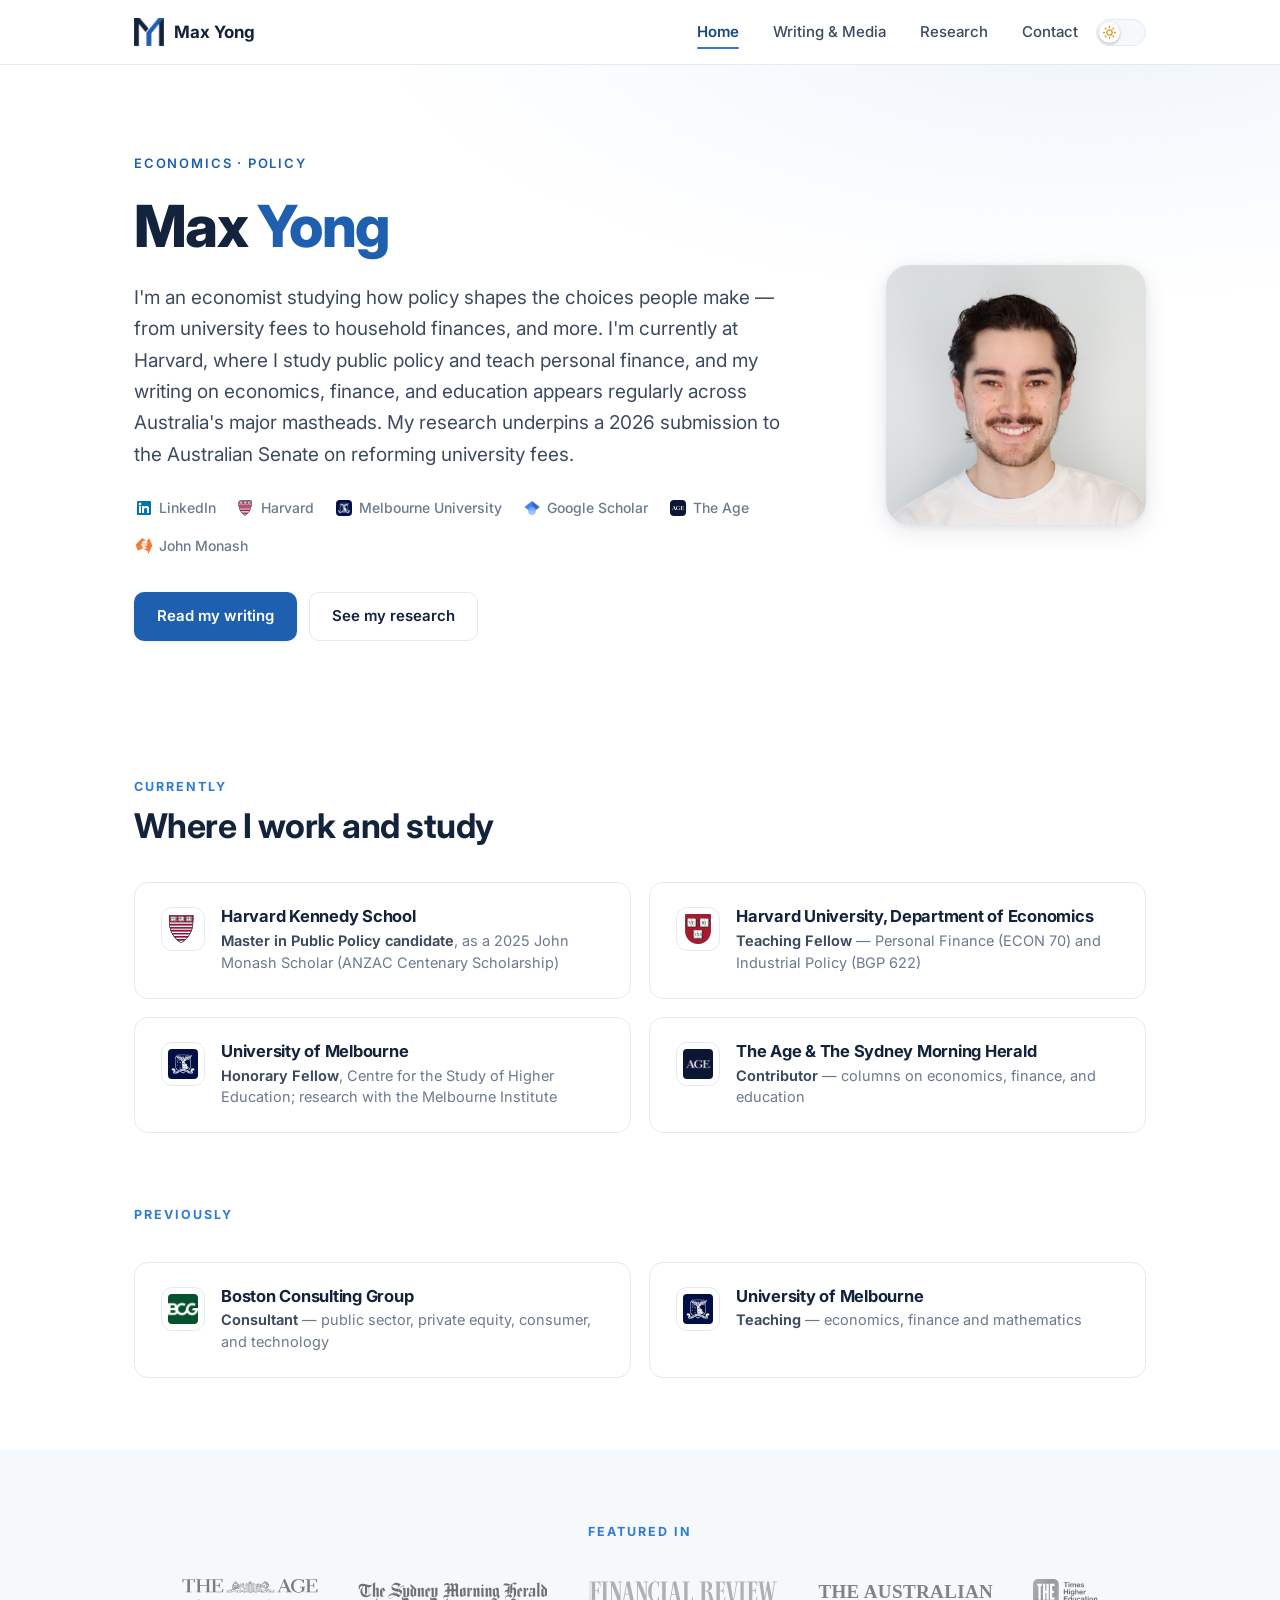
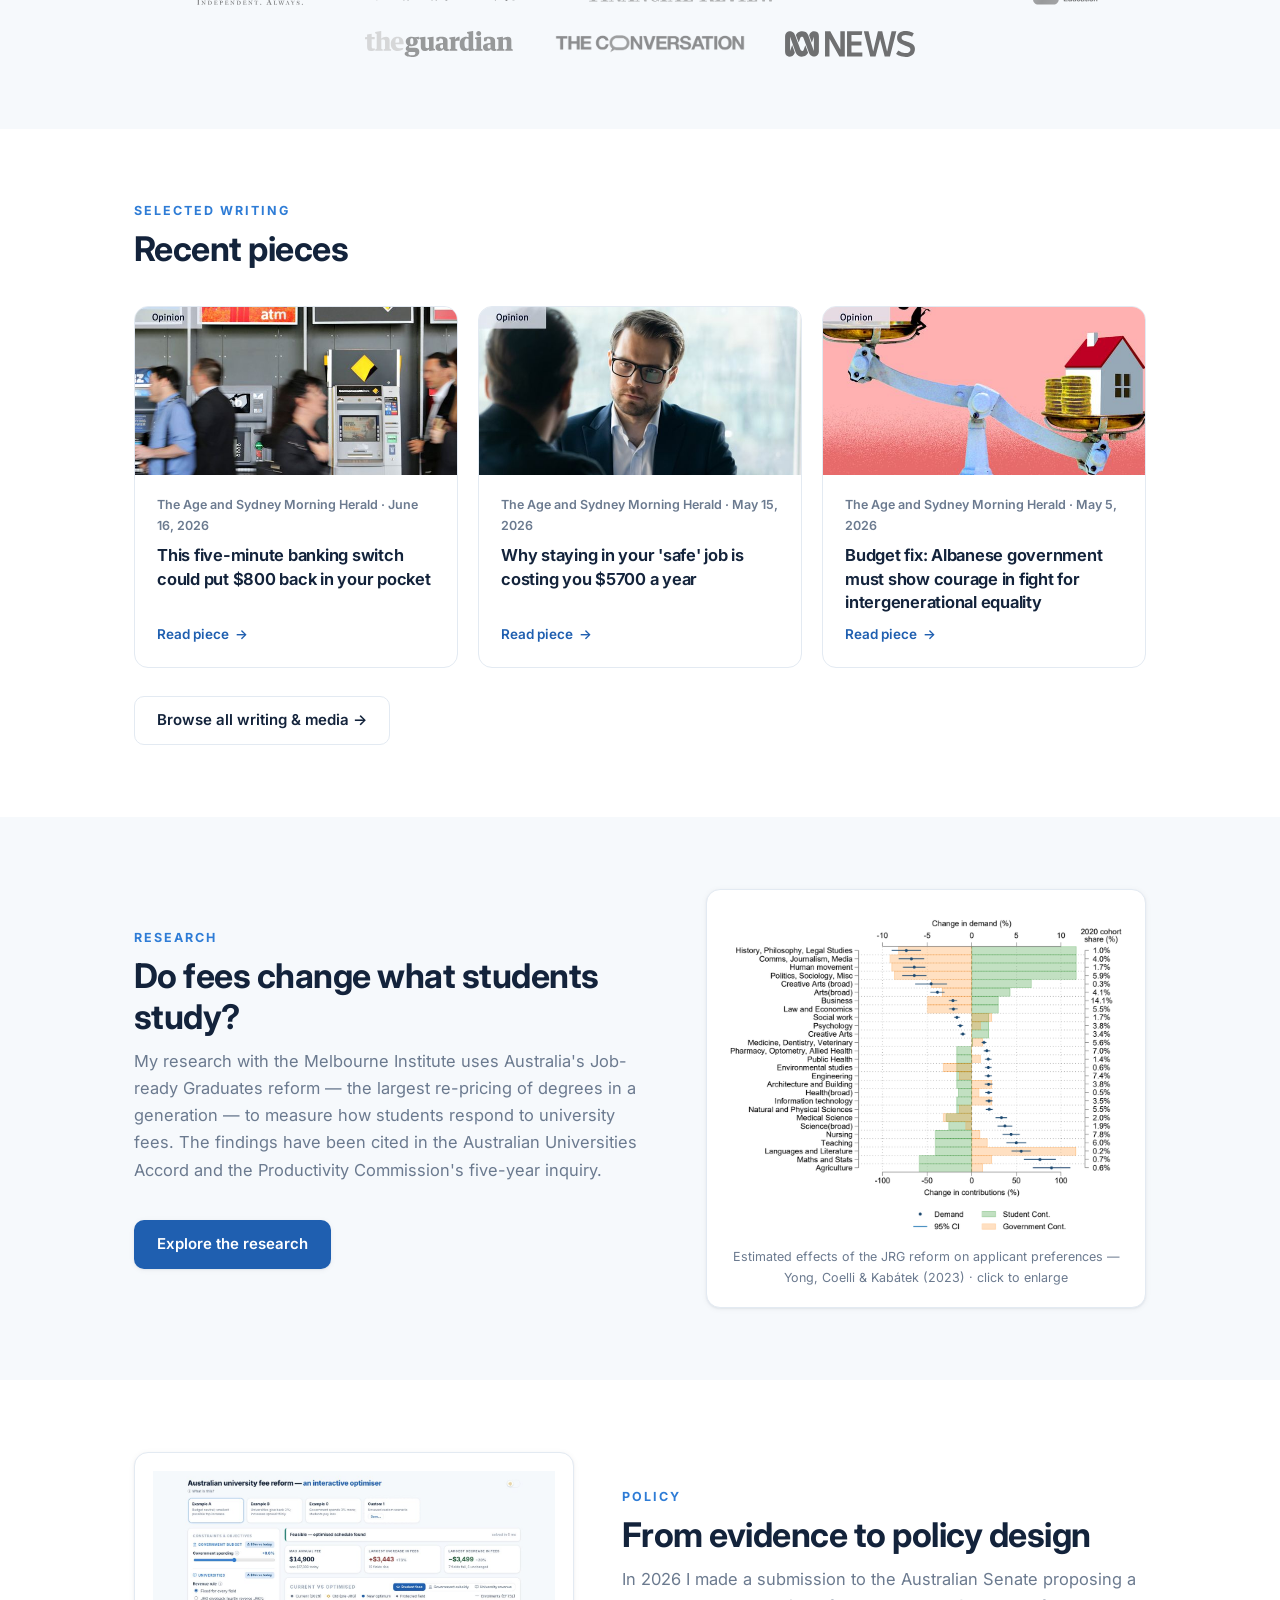
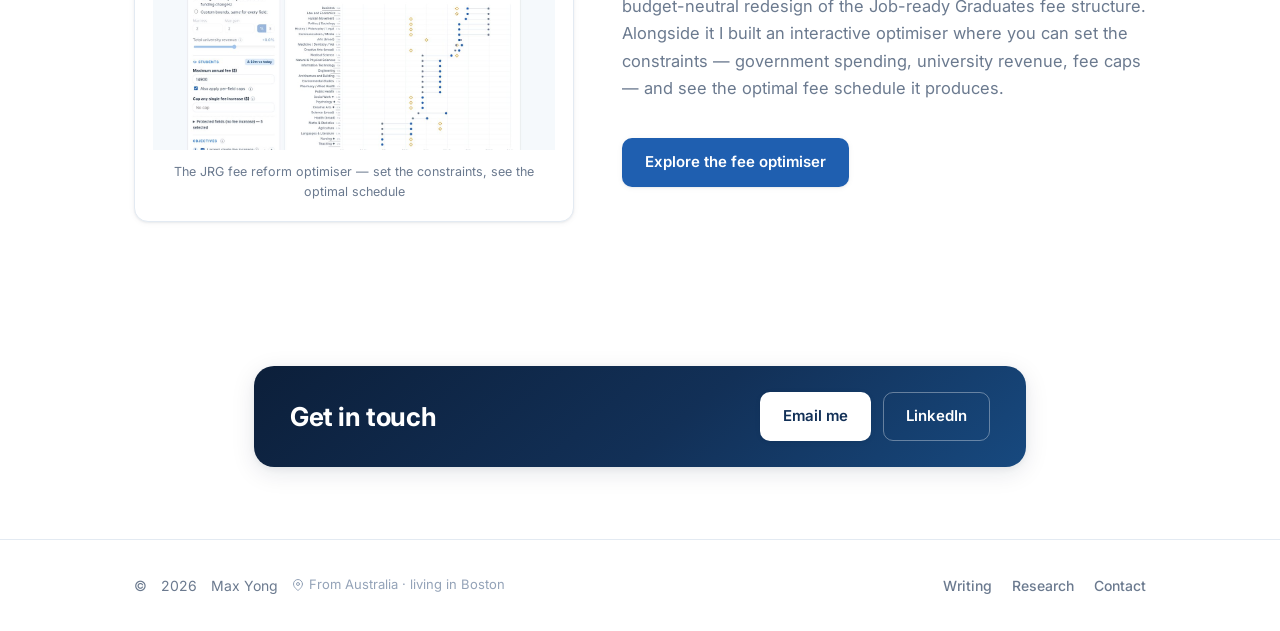
==== index.html @ 408a6677 "Declare site name 'Max Yong' (WebSite JSON-LD + og:site_name)" ====
<!DOCTYPE html>
<html lang="en">
<head>
  <meta charset="UTF-8">
  <meta name="viewport" content="width=device-width, initial-scale=1.0">
  <title>Max Yong</title>
  <meta name="description" content="Max Yong is an economist and policy researcher at Harvard Kennedy School, writing on education policy and personal finance for The Age, the AFR, The Australian and Times Higher Education.">
  <link rel="canonical" href="https://maxyong.au/">
  <meta property="og:type" content="website">
  <meta property="og:site_name" content="Max Yong">
  <meta property="og:title" content="Max Yong">
  <meta property="og:description" content="Economist and policy researcher at Harvard Kennedy School. Research on university fees cited in the Universities Accord; columnist for The Age and the SMH.">
  <meta property="og:image" content="https://maxyong.au/assets/img/portrait.jpg">
  <meta property="og:image:width" content="720">
  <meta property="og:image:height" content="720">
  <link rel="image_src" href="https://maxyong.au/assets/img/portrait.jpg">
  <meta property="og:url" content="https://maxyong.au/">
  <meta name="twitter:card" content="summary_large_image">
  <script>
    (function () {
      var t = localStorage.getItem("theme");
      if (!t) t = matchMedia("(prefers-color-scheme: dark)").matches ? "dark" : "light";
      document.documentElement.dataset.theme = t;
    })();
  </script>
  <link rel="preconnect" href="https://fonts.googleapis.com">
  <link rel="preconnect" href="https://fonts.gstatic.com" crossorigin>
  <link href="https://fonts.googleapis.com/css2?family=Inter:wght@400;500;600;700;800&display=swap" rel="stylesheet">
  <link rel="stylesheet" href="assets/css/style.css">
  <link rel="icon" type="image/png" sizes="32x32" href="assets/img/favicon-32.png?v=3">
  <link rel="icon" type="image/png" sizes="192x192" href="assets/img/favicon-192.png?v=3">
  <link rel="apple-touch-icon" href="assets/img/apple-touch-icon.png?v=3">
  <script type="application/ld+json">
  {
    "@context": "https://schema.org",
    "@type": "WebSite",
    "name": "Max Yong",
    "alternateName": "maxyong.au",
    "url": "https://maxyong.au/"
  }
  </script>
  <script type="application/ld+json">
  {
    "@context": "https://schema.org",
    "@type": "Person",
    "name": "Max Yong",
    "alternateName": "Maxwell Yong",
    "givenName": "Max",
    "familyName": "Yong",
    "url": "https://maxyong.au/",
    "image": {
      "@type": "ImageObject",
      "url": "https://maxyong.au/assets/img/portrait.jpg",
      "width": 720,
      "height": 720
    },
    "jobTitle": "Economist and policy researcher",
    "email": "mailto:maxyong@hks.harvard.edu",
    "affiliation": [
      { "@type": "CollegeOrUniversity", "name": "Harvard Kennedy School" },
      { "@type": "CollegeOrUniversity", "name": "University of Melbourne" }
    ],
    "alumniOf": { "@type": "CollegeOrUniversity", "name": "University of Melbourne" },
    "knowsAbout": ["Economics", "Education policy", "Higher education funding", "Personal finance", "Public policy"],
    "sameAs": [
      "https://www.linkedin.com/in/maxwell-yong/",
      "https://scholar.google.com/citations?user=SK0X0X4AAAAJ&hl=en",
      "https://findanexpert.unimelb.edu.au/profile/952419-max-yong",
      "https://www.theage.com.au/by/max-yong-p538ob",
      "https://www.johnmonash.com/scholar/max-yong/"
    ]
  }
  </script>
</head>
<body>

  <header class="nav">
    <div class="container nav__inner">
      <a class="nav__brand" href="/">
        <img src="assets/img/monogram.png" alt="">
        <span class="full">Max Yong</span>
      </a>
      <div class="nav__right">
        <nav>
          <ul class="nav__links">
            <li><a href="/">Home</a></li>
            <li><a href="/writing">Writing<span class="sm-hide"> &amp; Media</span></a></li>
            <li><a href="/research">Research</a></li>
            <li><a href="/contact">Contact</a></li>
          </ul>
        </nav>
        <button class="theme-toggle" id="theme-toggle" role="switch" aria-checked="false" aria-label="Dark mode">
          <span class="knob">
            <svg class="icon-sun" viewBox="0 0 24 24" fill="none" stroke="currentColor" stroke-width="2.4" stroke-linecap="round" stroke-linejoin="round"><circle cx="12" cy="12" r="5"/><line x1="12" y1="1" x2="12" y2="3"/><line x1="12" y1="21" x2="12" y2="23"/><line x1="4.22" y1="4.22" x2="5.64" y2="5.64"/><line x1="18.36" y1="18.36" x2="19.78" y2="19.78"/><line x1="1" y1="12" x2="3" y2="12"/><line x1="21" y1="12" x2="23" y2="12"/><line x1="4.22" y1="19.78" x2="5.64" y2="18.36"/><line x1="18.36" y1="5.64" x2="19.78" y2="4.22"/></svg>
            <svg class="icon-moon" viewBox="0 0 24 24" fill="none" stroke="currentColor" stroke-width="2.4" stroke-linecap="round" stroke-linejoin="round"><path d="M21 12.79A9 9 0 1 1 11.21 3 7 7 0 0 0 21 12.79z"/></svg>
          </span>
        </button>
      </div>
    </div>
  </header>

  <main>

    <!-- Hero -->
    <section class="hero">
      <div class="container hero__grid">
        <div>
          <span class="hero__kicker">Economics · Policy</span>
          <h1>Max <span class="accent">Yong</span></h1>
          <p class="hero__lede">
            I'm an economist studying how policy shapes the choices people make — from
            university fees to household finances, and more. I'm currently at Harvard,
            where I study public policy and teach personal finance, and my writing on
            economics, finance, and education appears regularly across Australia's
            major mastheads. My research underpins a 2026 submission to the
            Australian Senate on reforming university fees.
          </p>
          <div class="hero__links">
            <a href="https://www.linkedin.com/in/maxwell-yong/" target="_blank" rel="noopener"><img src="assets/img/logos/sq-linkedin.png" alt="">LinkedIn</a>
            <a href="https://www.hks.harvard.edu/centers/wiener/programs/economy/about/team" target="_blank" rel="noopener"><img src="assets/img/logos/sq-hks.svg" alt="">Harvard</a>
            <a href="https://findanexpert.unimelb.edu.au/profile/952419-max-yong" target="_blank" rel="noopener"><img src="assets/img/logos/sq-unimelb.png" alt="">Melbourne University</a>
            <a href="https://scholar.google.com/citations?user=SK0X0X4AAAAJ&hl=en" target="_blank" rel="noopener"><img src="assets/img/logos/sq-scholar.png" alt="">Google Scholar</a>
            <a href="https://www.theage.com.au/by/max-yong-p538ob" target="_blank" rel="noopener"><img src="assets/img/logos/sq-theage.png" alt="">The Age</a>
            <a href="https://www.johnmonash.com/scholar/max-yong/" target="_blank" rel="noopener"><img src="assets/img/logos/sq-monash.png" alt="">John Monash</a>
          </div>
          <div class="hero__actions">
            <a class="btn btn--primary" href="/writing">Read my writing</a>
            <a class="btn btn--ghost" href="/research">See my research</a>
          </div>
        </div>
        <div class="hero__portrait">
          <img src="assets/img/portrait.jpg" alt="Max Yong">
        </div>
      </div>
    </section>

    <!-- Currently -->
    <section class="section">
      <div class="container">
        <div class="section__head reveal">
          <div class="section__eyebrow">Currently</div>
          <h2 class="section__title">Where I work and study</h2>
        </div>
        <div class="roles">
          <a class="role-card reveal" href="https://www.hks.harvard.edu/" target="_blank" rel="noopener">
            <img class="role-card__logo" src="assets/img/logos/sq-hks.svg" alt="">
            <div>
              <h3>Harvard Kennedy School <span class="ext">↗</span></h3>
              <p><strong>Master in Public Policy candidate</strong>, as a 2025 John Monash Scholar (ANZAC Centenary Scholarship)</p>
            </div>
          </a>
          <a class="role-card reveal" href="https://economics.harvard.edu/" target="_blank" rel="noopener">
            <img class="role-card__logo" src="assets/img/logos/sq-harvard-shield.svg" alt="">
            <div>
              <h3>Harvard University, Department of Economics <span class="ext">↗</span></h3>
              <p><strong>Teaching Fellow</strong> — Personal Finance (ECON 70) and Industrial Policy (BGP 622)</p>
            </div>
          </a>
          <a class="role-card reveal" href="https://melbourne-cshe.unimelb.edu.au/" target="_blank" rel="noopener">
            <img class="role-card__logo" src="assets/img/logos/sq-unimelb.png" alt="">
            <div>
              <h3>University of Melbourne <span class="ext">↗</span></h3>
              <p><strong>Honorary Fellow</strong>, Centre for the Study of Higher Education; research with the Melbourne Institute</p>
            </div>
          </a>
          <a class="role-card reveal" href="https://www.theage.com.au/by/max-yong-p538ob" target="_blank" rel="noopener">
            <img class="role-card__logo" src="assets/img/logos/sq-theage.png" alt="">
            <div>
              <h3>The Age &amp; The Sydney Morning Herald <span class="ext">↗</span></h3>
              <p><strong>Contributor</strong> — columns on economics, finance, and education</p>
            </div>
          </a>
        </div>
      </div>
    </section>

    <!-- Previously -->
    <section class="section" style="padding-top: 0;">
      <div class="container">
        <div class="section__head reveal">
          <div class="section__eyebrow">Previously</div>
        </div>
        <div class="roles">
          <a class="role-card reveal" href="https://www.bcg.com/" target="_blank" rel="noopener">
            <img class="role-card__logo" src="assets/img/logos/sq-bcg.png" alt="">
            <div>
              <h3>Boston Consulting Group <span class="ext">↗</span></h3>
              <p><strong>Consultant</strong> — public sector, private equity, consumer, and technology</p>
            </div>
          </a>
          <a class="role-card reveal" href="https://fbe.unimelb.edu.au/" target="_blank" rel="noopener">
            <img class="role-card__logo" src="assets/img/logos/sq-unimelb.png" alt="">
            <div>
              <h3>University of Melbourne <span class="ext">↗</span></h3>
              <p><strong>Teaching</strong> — economics, finance and mathematics</p>
            </div>
          </a>
        </div>
      </div>
    </section>

    <!-- Featured in -->
    <section class="section section--soft">
      <div class="container">
        <div class="section__head reveal" style="text-align:center">
          <div class="section__eyebrow">Featured in</div>
        </div>
        <div class="outlets reveal">
          <a href="https://www.theage.com.au/by/max-yong-p538ob" target="_blank" rel="noopener"><img src="assets/img/logos/the-age.svg" alt="The Age"></a>
          <a href="https://www.smh.com.au/" target="_blank" rel="noopener"><img src="assets/img/logos/smh.svg" alt="The Sydney Morning Herald"></a>
          <a href="https://www.afr.com/" target="_blank" rel="noopener"><img src="assets/img/logos/afr.svg" alt="The Australian Financial Review"></a>
          <a class="outlet-text-link" href="https://www.theaustralian.com.au/" target="_blank" rel="noopener"><span class="outlet-text">THE AUSTRALIAN</span></a>
          <a href="https://www.timeshighereducation.com/" target="_blank" rel="noopener"><img src="assets/img/logos/the.svg" alt="Times Higher Education"></a>
          <a href="https://www.theguardian.com/" target="_blank" rel="noopener"><img src="assets/img/logos/guardian.svg" alt="The Guardian"></a>
          <a href="https://theconversation.com/" target="_blank" rel="noopener"><img src="assets/img/logos/conversation.png" alt="The Conversation"></a>
          <a href="https://www.abc.net.au/news" target="_blank" rel="noopener"><img src="assets/img/logos/abc-news.svg" alt="ABC News"></a>
        </div>
      </div>
    </section>

    <!-- Selected writing -->
    <section class="section">
      <div class="container">
        <div class="section__head reveal">
          <div class="section__eyebrow">Selected writing</div>
          <h2 class="section__title">Recent pieces</h2>
        </div>
        <div class="featured-grid" id="featured-root"></div>
        <div class="section__more reveal">
          <a class="btn btn--ghost" href="/writing">Browse all writing &amp; media →</a>
        </div>
      </div>
    </section>

    <!-- Research teaser -->
    <section class="section section--soft">
      <div class="container research-split">
        <div>
          <div class="section__head reveal">
            <div class="section__eyebrow">Research</div>
            <h2 class="section__title">Do fees change what students study?</h2>
            <p class="section__sub">
              My research with the Melbourne Institute uses Australia's Job-ready Graduates reform —
              the largest re-pricing of degrees in a generation — to measure how students respond to
              university fees. The findings have been cited in the
              Australian Universities Accord and the Productivity Commission's five-year inquiry.
            </p>
          </div>
          <div class="reveal">
            <a class="btn btn--primary" href="/research">Explore the research</a>
          </div>
        </div>
        <figure class="research-figure reveal" data-lightbox role="button" tabindex="0" aria-label="Enlarge chart">
          <img src="assets/img/research-figure.png" alt="Chart: estimated effects of the Job-ready Graduates reform on applicant preferences across 27 fields of study">
          <figcaption>Estimated effects of the JRG reform on applicant preferences — Yong, Coelli &amp; Kabátek (2023) · click to enlarge</figcaption>
        </figure>
      </div>
    </section>

    <!-- Policy -->
    <section class="section">
      <div class="container research-split research-split--flip">
        <div>
          <div class="section__head reveal">
            <div class="section__eyebrow">Policy</div>
            <h2 class="section__title">From evidence to policy design</h2>
            <p class="section__sub">
              In 2026 I made a submission to the Australian Senate proposing a
              budget-neutral redesign of the Job-ready Graduates fee structure.
              Alongside it I built an interactive optimiser where you can set the
              constraints — government spending, university revenue, fee caps —
              and see the optimal fee schedule it produces.
            </p>
          </div>
          <div class="reveal">
            <a class="btn btn--primary" href="/jrg-fee-optimiser/">Explore the fee optimiser</a>
          </div>
        </div>
        <a class="research-figure reveal" href="/jrg-fee-optimiser/">
          <img src="assets/img/policy-explorer.jpg" alt="Screenshot of the interactive JRG fee reform optimiser">
          <figcaption>The JRG fee reform optimiser — set the constraints, see the optimal schedule</figcaption>
        </a>
      </div>
    </section>

    <!-- Contact -->
    <section class="section">
      <div class="container container--narrow reveal">
        <div class="contact-card contact-card--compact">
          <h2>Get in touch</h2>
          <div class="contact-card__actions">
            <a class="btn btn--primary" href="/contact">Email me</a>
            <a class="btn btn--ghost" href="https://www.linkedin.com/in/maxwell-yong/" target="_blank" rel="noopener">LinkedIn</a>
          </div>
        </div>
      </div>
    </section>

  </main>

  <footer class="footer">
    <div class="container footer__inner">
      <div class="footer__left">© <span id="year">2026</span> Max Yong<span class="footer__loc"><svg viewBox="0 0 24 24" fill="none" stroke="currentColor" stroke-width="2" stroke-linecap="round" stroke-linejoin="round"><path d="M21 10c0 7-9 13-9 13s-9-6-9-13a9 9 0 0 1 18 0z"/><circle cx="12" cy="10" r="3"/></svg>From Australia · living in Boston</span></div>
      <div class="footer__links">
        <a href="/writing">Writing</a>
        <a href="/research">Research</a>
        <a href="/contact">Contact</a>
      </div>
    </div>
  </footer>

  <script src="data/writing.js"></script>
  <script src="assets/js/main.js"></script>
  <script>document.getElementById("year").textContent = new Date().getFullYear();</script>
</body>
</html>
---- assets/css/style.css ----
/* ==========================================================================
   Max Yong — personal site
   Light theme = Classic Blue · Dark theme = Midnight
   Theme is set via <html data-theme="light|dark"> (see main.js);
   defaults to the visitor's system preference, toggleable in the nav.
   Design tokens live below — change colors here and the site follows.
   ========================================================================== */

:root {
  /* Blues, dark → light */
  --navy-950: #081527;
  --navy-900: #0c1f3a;
  --navy-800: #123057;
  --blue-700: #17497f;
  --blue-600: #1f5fb0;
  --blue-500: #2e7cd6;
  --blue-400: #5b9be0;
  --blue-100: #dbe9f9;
  --blue-50:  #eef4fb;

  /* Neutrals */
  --ink:      #13233b;
  --body:     #3b4a5f;
  --muted:    #6b7a8f;
  --faint:    #94a3b8;
  --line:     #e3eaf2;
  --bg:       #ffffff;
  --bg-soft:  #f6f9fc;
  --surface:  #ffffff;

  /* Badge tints (per writing category) */
  --badge-opinion-bg:  #dbe9f9; --badge-opinion-fg:  #17497f;
  --badge-article-bg:  #e4e2fb; --badge-article-fg:  #4338ab;
  --badge-media-bg:    #d9f2ee; --badge-media-fg:    #0f766e;
  --badge-citation-bg: #ece9e2; --badge-citation-fg: #6b6257;

  --radius: 14px;
  --radius-sm: 9px;
  --shadow-sm: 0 1px 2px rgba(12, 31, 58, 0.06), 0 1px 6px rgba(12, 31, 58, 0.05);
  --shadow-md: 0 6px 24px rgba(12, 31, 58, 0.10), 0 2px 6px rgba(12, 31, 58, 0.06);
  --shadow-lg: 0 18px 50px rgba(12, 31, 58, 0.18);

  --font: "Inter", -apple-system, BlinkMacSystemFont, "Segoe UI", Roboto, Helvetica, Arial, sans-serif;
}

[data-theme="dark"] {
  --ink:   #eaf1fa;
  --body:  #c0cfe2;
  --muted: #8ea3bd;
  --faint: #64798f;
  --line:  #1c2f4d;
  --bg:    #0a1424;
  --bg-soft: #0e1b30;
  --surface: #101f38;
  --blue-700: #7db0e8;
  --blue-600: #5b9be0;
  --blue-500: #5b9be0;
  --blue-400: #86b8ec;
  --blue-100: #17325a;
  --blue-50:  #10233f;
  --badge-opinion-bg:  #17325a; --badge-opinion-fg:  #a9cdf2;
  --badge-article-bg:  #2b2a55; --badge-article-fg:  #b9b6f5;
  --badge-media-bg:    #123f3a; --badge-media-fg:    #7fd8cc;
  --badge-citation-bg: #38332b; --badge-citation-fg: #cfc5b6;
  --shadow-sm: 0 1px 2px rgba(0, 0, 0, 0.4);
  --shadow-md: 0 8px 28px rgba(0, 0, 0, 0.5);
  --shadow-lg: 0 18px 50px rgba(0, 0, 0, 0.65);
}

* { box-sizing: border-box; margin: 0; padding: 0; }

html { scroll-behavior: smooth; }

body {
  font-family: var(--font);
  color: var(--body);
  background: var(--bg);
  line-height: 1.65;
  font-size: 16.5px;
  -webkit-font-smoothing: antialiased;
  text-rendering: optimizeLegibility;
  transition: background 0.25s ease, color 0.25s ease;
}

::selection { background: var(--blue-100); color: var(--ink); }

h1, h2, h3, h4 { color: var(--ink); line-height: 1.2; font-weight: 700; letter-spacing: -0.015em; }

a { color: var(--blue-600); text-decoration: none; }

img { max-width: 100%; display: block; }

.container { max-width: 1060px; margin: 0 auto; padding: 0 24px; }
.container--narrow { max-width: 820px; }

/* --------------------------------------------------------------------------
   Navigation
   -------------------------------------------------------------------------- */

.nav {
  position: sticky;
  top: 0;
  z-index: 50;
  background: color-mix(in srgb, var(--bg) 85%, transparent);
  backdrop-filter: saturate(180%) blur(12px);
  -webkit-backdrop-filter: saturate(180%) blur(12px);
  border-bottom: 1px solid var(--line);
}

.nav__inner {
  display: flex;
  align-items: center;
  justify-content: space-between;
  height: 64px;
  gap: 10px;
}

.nav__brand {
  font-weight: 700;
  font-size: 17px;
  color: var(--ink);
  display: flex;
  align-items: center;
  gap: 10px;
}

.nav__brand img { width: 30px; height: 30px; object-fit: contain; }

[data-theme="dark"] .nav__brand img { filter: brightness(2.1) saturate(0.85); }

.nav__right { display: flex; align-items: center; gap: 4px; }

.nav__links { display: flex; gap: 6px; list-style: none; }

.nav__links a {
  position: relative;
  display: inline-block;
  padding: 8px 14px;
  border-radius: 8px;
  font-size: 15px;
  font-weight: 500;
  color: var(--body);
  transition: color 0.18s ease, background 0.18s ease;
}

.nav__links a:hover { color: var(--blue-600); background: var(--blue-50); }

.nav__links a.is-active { color: var(--blue-700); font-weight: 600; }

.nav__links a.is-active::after {
  content: "";
  position: absolute;
  left: 14px;
  right: 14px;
  bottom: 3px;
  height: 2px;
  border-radius: 2px;
  background: var(--blue-500);
}

/* Light/dark switch */
.theme-toggle {
  position: relative;
  width: 50px;
  height: 27px;
  flex: none;
  border-radius: 999px;
  border: 1px solid var(--line);
  background: var(--bg-soft);
  cursor: pointer;
  padding: 0;
  transition: background 0.25s ease, border-color 0.25s ease;
}

.theme-toggle:hover { border-color: var(--blue-400); }

.theme-toggle .knob {
  position: absolute;
  top: 2px;
  left: 2px;
  width: 21px;
  height: 21px;
  border-radius: 50%;
  background: #fff;
  color: #d89a1e;
  box-shadow: 0 1px 3px rgba(12, 31, 58, 0.3);
  display: grid;
  place-items: center;
  transition: transform 0.25s cubic-bezier(0.2, 0.8, 0.2, 1), background 0.25s ease, color 0.25s ease;
}

[data-theme="dark"] .theme-toggle { background: #17325a; border-color: #2a4a7a; }
[data-theme="dark"] .theme-toggle .knob { transform: translateX(23px); background: #0e1b30; color: #9db8e8; }

.theme-toggle svg { width: 13px; height: 13px; }

.theme-toggle .icon-moon { display: none; }
[data-theme="dark"] .theme-toggle .icon-moon { display: block; }
[data-theme="dark"] .theme-toggle .icon-sun { display: none; }

/* --------------------------------------------------------------------------
   Hero (home)
   -------------------------------------------------------------------------- */

.hero {
  padding: 84px 0 64px;
  background:
    radial-gradient(1200px 500px at 85% -10%, var(--blue-50) 0%, transparent 60%),
    var(--bg);
}

.hero__grid {
  display: grid;
  grid-template-columns: 1fr 260px;
  gap: 56px;
  align-items: center;
}

.hero__kicker {
  display: inline-block;
  font-size: 13px;
  font-weight: 600;
  letter-spacing: 0.14em;
  text-transform: uppercase;
  color: var(--blue-600);
  margin-bottom: 18px;
}

.hero h1 {
  font-size: clamp(40px, 6vw, 58px);
  font-weight: 800;
  letter-spacing: -0.03em;
  margin-bottom: 20px;
}

.hero h1 .accent { color: var(--blue-600); }

.hero__lede {
  font-size: 19px;
  max-width: 56ch;
  margin-bottom: 22px;
}

/* Small profile links row (LinkedIn, Scholar, …) */
.hero__links {
  display: flex;
  flex-wrap: wrap;
  gap: 6px 18px;
  margin-bottom: 30px;
}

.hero__links a {
  display: inline-flex;
  align-items: center;
  gap: 7px;
  font-size: 14px;
  font-weight: 500;
  color: var(--muted);
  padding: 4px 2px;
  border-bottom: 1.5px solid transparent;
  transition: color 0.18s ease, border-color 0.18s ease;
}

.hero__links a:hover { color: var(--blue-600); border-bottom-color: var(--blue-400); }

.hero__links img { width: 16px; height: 16px; border-radius: 4px; object-fit: contain; }

.hero__actions { display: flex; flex-wrap: wrap; gap: 12px; }

.btn {
  display: inline-flex;
  align-items: center;
  gap: 8px;
  padding: 11px 22px;
  border-radius: 10px;
  font-size: 15px;
  font-weight: 600;
  border: 1px solid transparent;
  cursor: pointer;
  transition: transform 0.18s ease, box-shadow 0.18s ease, background 0.18s ease, border-color 0.18s ease;
}

.btn--primary { background: var(--blue-600); color: #fff; box-shadow: var(--shadow-sm); }
.btn--primary:hover { background: var(--blue-700); transform: translateY(-2px); box-shadow: var(--shadow-md); }
[data-theme="dark"] .btn--primary { background: #2e7cd6; }
[data-theme="dark"] .btn--primary:hover { background: #4a90de; color: #fff; }

.btn--ghost { border-color: var(--line); color: var(--ink); background: var(--surface); }
.btn--ghost:hover { border-color: var(--blue-400); color: var(--blue-600); transform: translateY(-2px); box-shadow: var(--shadow-sm); }

.hero__portrait { position: relative; }

.hero__portrait img,
.hero__portrait .portrait-fallback {
  width: 260px;
  height: 260px;
  border-radius: 24px;
  object-fit: cover;
  box-shadow: var(--shadow-md);
  transition: transform 0.35s cubic-bezier(0.2, 0.8, 0.2, 1), box-shadow 0.35s ease;
}

.hero__portrait:hover img,
.hero__portrait:hover .portrait-fallback { transform: translateY(-6px) rotate(-1deg); box-shadow: var(--shadow-lg); }

.portrait-fallback {
  background: linear-gradient(150deg, var(--blue-600) 0%, var(--navy-900) 100%);
  color: #fff;
  display: grid;
  place-items: center;
  font-size: 64px;
  font-weight: 800;
  letter-spacing: 0.02em;
}

.hero__portrait::before {
  content: "";
  position: absolute;
  inset: 14px -14px -14px 14px;
  border-radius: 24px;
  border: 2px solid var(--blue-100);
  z-index: -1;
  transition: transform 0.35s ease;
}

.hero__portrait:hover::before { transform: translate(4px, 4px); }

/* --------------------------------------------------------------------------
   Sections
   -------------------------------------------------------------------------- */

.section { padding: 72px 0; }
.section--soft { background: var(--bg-soft); }

.section__head { margin-bottom: 36px; }

.section__eyebrow {
  font-size: 12.5px;
  font-weight: 700;
  letter-spacing: 0.16em;
  text-transform: uppercase;
  color: var(--blue-500);
  margin-bottom: 8px;
}

.section__title { font-size: clamp(26px, 3.4vw, 34px); }

.section__sub { margin-top: 10px; color: var(--muted); max-width: 62ch; }

.section__more { margin-top: 28px; }

/* Currently / Previously roles */

.roles { display: grid; grid-template-columns: repeat(2, 1fr); gap: 18px; }

.role-card {
  background: var(--surface);
  border: 1px solid var(--line);
  border-radius: var(--radius);
  padding: 24px 26px;
  display: flex;
  gap: 16px;
  align-items: flex-start;
  color: inherit;
  transition: transform 0.22s ease, box-shadow 0.22s ease, border-color 0.22s ease;
}

.role-card:hover { transform: translateY(-4px); box-shadow: var(--shadow-md); border-color: var(--blue-100); }
[data-theme="dark"] .role-card:hover { border-color: #2a4a7a; }

.role-card__logo {
  flex: none;
  width: 44px;
  height: 44px;
  border-radius: 11px;
  padding: 6px;
  background: #fff;
  border: 1px solid var(--line);
  object-fit: contain;
}

.role-card h3 { font-size: 16.5px; margin-bottom: 3px; }

.role-card h3 .ext {
  font-size: 12px;
  color: var(--faint);
  opacity: 0;
  transition: opacity 0.18s ease;
}

.role-card:hover h3 .ext { opacity: 1; }

.role-card p { font-size: 14.5px; color: var(--muted); line-height: 1.5; }

.role-card p strong { color: var(--body); font-weight: 650; }

/* Featured-in logo strip */

.outlets {
  display: flex;
  flex-wrap: wrap;
  gap: 26px 40px;
  align-items: center;
  justify-content: center;
}

.outlets a {
  display: inline-flex;
  align-items: center;
  filter: grayscale(1) opacity(0.55);
  transition: filter 0.25s ease, transform 0.25s ease;
}

.outlets a:hover { filter: grayscale(0) opacity(1); transform: translateY(-2px); }

.outlets img { height: 26px; width: auto; max-width: 190px; object-fit: contain; }

.outlets .outlet-text {
  font-family: Georgia, "Times New Roman", serif;
  font-weight: 700;
  font-size: 19px;
  letter-spacing: 0.02em;
  color: var(--ink);
  line-height: 1;
}

[data-theme="dark"] .outlets a { filter: grayscale(1) invert(0.8) opacity(0.65); }
[data-theme="dark"] .outlets a:hover { filter: grayscale(0) invert(0) opacity(1); }
[data-theme="dark"] .outlets a.outlet-text-link { filter: none; opacity: 0.65; }
[data-theme="dark"] .outlets a.outlet-text-link:hover { opacity: 1; }

/* --------------------------------------------------------------------------
   Writing list
   -------------------------------------------------------------------------- */

.filters { display: flex; flex-wrap: wrap; gap: 10px; margin-bottom: 34px; }

.filter-pill {
  font: inherit;
  font-size: 14px;
  font-weight: 600;
  color: var(--body);
  background: var(--surface);
  border: 1px solid var(--line);
  border-radius: 999px;
  padding: 7px 18px;
  cursor: pointer;
  transition: all 0.18s ease;
}

.filter-pill:hover { border-color: var(--blue-400); color: var(--blue-600); transform: translateY(-1px); }

.filter-pill.is-active { background: var(--navy-800); border-color: var(--navy-800); color: #fff; }
[data-theme="dark"] .filter-pill.is-active { background: #2e7cd6; border-color: #2e7cd6; }

.year-group { margin-bottom: 44px; }

.year-group__label {
  font-size: 14px;
  font-weight: 700;
  letter-spacing: 0.12em;
  color: var(--faint);
  border-bottom: 1px solid var(--line);
  padding-bottom: 10px;
  margin-bottom: 6px;
}

.pub {
  position: relative;
  display: grid;
  grid-template-columns: 1fr auto;
  gap: 4px 24px;
  padding: 20px 18px 20px 22px;
  border-radius: var(--radius-sm);
  border-left: 3px solid transparent;
  transition: background 0.18s ease, border-color 0.18s ease, transform 0.18s ease;
}

.pub + .pub { border-top: 1px solid var(--line); }

.pub:hover {
  background: var(--blue-50);
  border-left-color: var(--blue-500);
  transform: translateX(2px);
}

.pub:hover + .pub { border-top-color: transparent; }

.pub__meta {
  grid-column: 1 / -1;
  font-size: 13px;
  font-weight: 600;
  color: var(--muted);
  letter-spacing: 0.02em;
  display: flex;
  align-items: center;
  gap: 8px;
  flex-wrap: wrap;
}

.pub__meta .dot { color: var(--faint); }

.pub__outlet-logo {
  height: 15px;
  width: auto;
  max-width: 110px;
  margin-left: auto;
  object-fit: contain;
  filter: grayscale(1) opacity(0.42);
  transition: filter 0.25s ease;
}

.pub:hover .pub__outlet-logo { filter: grayscale(0) opacity(1); }

[data-theme="dark"] .pub__outlet-logo { filter: grayscale(1) invert(0.8) opacity(0.5); }
[data-theme="dark"] .pub:hover .pub__outlet-logo { filter: grayscale(0) invert(0) opacity(1); }

.pub__badge {
  font-size: 11px;
  font-weight: 700;
  text-transform: uppercase;
  letter-spacing: 0.08em;
  border-radius: 5px;
  padding: 2px 8px;
  background: var(--blue-100);
  color: var(--blue-700);
}

.pub__badge--opinion  { background: var(--badge-opinion-bg);  color: var(--badge-opinion-fg); }
.pub__badge--article  { background: var(--badge-article-bg);  color: var(--badge-article-fg); }
.pub__badge--media    { background: var(--badge-media-bg);    color: var(--badge-media-fg); }
.pub__badge--citation { background: var(--badge-citation-bg); color: var(--badge-citation-fg); }

.pub__title {
  font-size: 17.5px;
  font-weight: 650;
  color: var(--ink);
  line-height: 1.4;
}

.pub__title a { color: inherit; transition: color 0.15s ease; }
.pub__title a:hover { color: var(--blue-600); }

.pub__note { font-size: 14px; color: var(--muted); margin-top: 2px; }

.pub__actions {
  display: flex;
  gap: 8px;
  align-items: center;
  align-self: center;
}

.pub__link {
  display: inline-flex;
  align-items: center;
  gap: 6px;
  font-size: 13.5px;
  font-weight: 600;
  color: var(--blue-600);
  border: 1px solid var(--line);
  background: var(--surface);
  border-radius: 8px;
  padding: 6px 13px;
  white-space: nowrap;
  cursor: pointer;
  font-family: inherit;
  transition: all 0.18s ease;
}

.pub__link:hover {
  border-color: var(--blue-500);
  background: var(--blue-600);
  color: #fff;
  transform: translateY(-1px);
  box-shadow: var(--shadow-sm);
}

[data-theme="dark"] .pub__link { border-color: #2a4a7a; }
[data-theme="dark"] .pub__link:hover { background: #2e7cd6; border-color: #2e7cd6; }

/* Primary artifact link (the paper itself, vs coverage) */
.pub__link--primary { background: var(--blue-600); border-color: var(--blue-600); color: #fff; }
.pub__link--primary:hover { background: var(--blue-700); border-color: var(--blue-700); }
[data-theme="dark"] .pub__link--primary { background: #2e7cd6; border-color: #2e7cd6; color: #fff; }
[data-theme="dark"] .pub__link--primary:hover { background: #4a90de; border-color: #4a90de; }

/* Interactive tool link (a different category from papers/coverage) */
.pub__link--tool { background: var(--navy-800); border-color: var(--navy-800); color: #fff; }
.pub__link--tool:hover { background: var(--navy-900); border-color: var(--navy-900); color: #fff; }
[data-theme="dark"] .pub__link--tool { background: #86b8ec; border-color: #86b8ec; color: #0c1f3a; }
[data-theme="dark"] .pub__link--tool:hover { background: #a9cdf2; border-color: #a9cdf2; color: #0c1f3a; }

/* Floating hover preview (PDF page or article share image) */

.preview-card {
  position: fixed;
  z-index: 90;
  width: 260px;
  border-radius: 12px;
  overflow: hidden;
  background: var(--surface);
  box-shadow: var(--shadow-lg);
  border: 1px solid var(--line);
  pointer-events: none;
  opacity: 0;
  transform: translateY(8px) scale(0.97);
  transition: opacity 0.18s ease, transform 0.18s ease;
}

.preview-card.is-visible { opacity: 1; transform: translateY(0) scale(1); }

.preview-card img { width: 100%; height: auto; background: #fff; }

.preview-card__label {
  font-size: 11.5px;
  font-weight: 600;
  color: var(--muted);
  padding: 8px 12px;
  border-top: 1px solid var(--line);
  background: var(--bg-soft);
}

/* Featured cards (home) */

.featured-grid { display: grid; grid-template-columns: repeat(3, 1fr); gap: 20px; }

.feature-card {
  display: flex;
  flex-direction: column;
  background: var(--surface);
  border: 1px solid var(--line);
  border-radius: var(--radius);
  overflow: hidden;
  transition: transform 0.25s cubic-bezier(0.2, 0.8, 0.2, 1), box-shadow 0.25s ease, border-color 0.25s ease;
}

.feature-card:hover { transform: translateY(-6px); box-shadow: var(--shadow-md); border-color: var(--blue-100); }
[data-theme="dark"] .feature-card:hover { border-color: #2a4a7a; }

.feature-card__thumb {
  height: 168px;
  overflow: hidden;
  background: linear-gradient(140deg, var(--blue-50), var(--blue-100));
  position: relative;
  display: grid;
  place-items: center;
}

.feature-card__thumb img.thumb {
  width: 100%;
  height: 100%;
  object-fit: cover;
  object-position: center;
  transition: transform 0.4s cubic-bezier(0.2, 0.8, 0.2, 1);
}

.feature-card__thumb img.logo-tile { width: 60%; height: auto; opacity: 0.85; }

.feature-card:hover .feature-card__thumb img.thumb { transform: scale(1.045); }

.feature-card__body { padding: 20px 22px 22px; display: flex; flex-direction: column; gap: 8px; flex: 1; }

.feature-card__meta { font-size: 12.5px; font-weight: 600; color: var(--muted); }

.feature-card__title { font-size: 16.5px; font-weight: 650; color: var(--ink); line-height: 1.42; flex: 1; }

.feature-card__title a { color: inherit; }
.feature-card__title a:hover { color: var(--blue-600); }

.feature-card__cta {
  font-size: 13.5px;
  font-weight: 600;
  color: var(--blue-600);
  display: inline-flex;
  align-items: center;
  gap: 6px;
}

.feature-card__cta .arrow { transition: transform 0.2s ease; }
.feature-card:hover .feature-card__cta .arrow { transform: translateX(4px); }

/* Research teaser (home) — text + figure */

.research-split {
  display: grid;
  grid-template-columns: 1fr 440px;
  gap: 48px;
  align-items: center;
}

.research-figure {
  background: #fff;
  border: 1px solid var(--line);
  border-radius: var(--radius);
  padding: 18px;
  box-shadow: var(--shadow-sm);
  transition: transform 0.25s ease, box-shadow 0.25s ease;
}

.research-figure:hover { transform: translateY(-4px); box-shadow: var(--shadow-md); }

.research-figure img { width: 100%; height: auto; }

.research-figure figcaption {
  font-size: 12.5px;
  color: var(--muted);
  padding-top: 12px;
  text-align: center;
}

/* Mirrored split (image left on desktop, text first on mobile) */
.research-split--flip { grid-template-columns: 440px 1fr; }
.research-split--flip > :first-child { order: 2; }
.research-split--flip > :last-child { order: 1; }

/* Click-to-enlarge figure */
figure.research-figure[data-lightbox] { cursor: zoom-in; }

.img-lightbox {
  position: fixed;
  inset: 0;
  z-index: 110;
  display: none;
  align-items: center;
  justify-content: center;
  padding: 4vh 4vw;
  background: rgba(8, 21, 39, 0.78);
  backdrop-filter: blur(6px);
  -webkit-backdrop-filter: blur(6px);
  cursor: zoom-out;
}

.img-lightbox.is-open { display: flex; animation: fadeIn 0.2s ease; }

.img-lightbox img {
  max-width: min(1200px, 92vw);
  max-height: 92vh;
  width: auto;
  height: auto;
  border-radius: 12px;
  background: #fff;
  padding: 16px;
  box-shadow: var(--shadow-lg);
  animation: popIn 0.25s cubic-bezier(0.2, 0.8, 0.2, 1);
}

a.research-figure { display: block; }

a.research-figure img { transition: transform 0.3s ease; }

a.research-figure:hover img { transform: scale(1.015); }

[data-theme="dark"] .research-figure { border-color: #2a4a7a; }
[data-theme="dark"] .research-figure figcaption { color: #5c6b80; }

/* --------------------------------------------------------------------------
   Research page
   -------------------------------------------------------------------------- */

.research-card {
  background: var(--surface);
  border: 1px solid var(--line);
  border-radius: var(--radius);
  padding: 30px 32px;
  margin-bottom: 22px;
  transition: transform 0.22s ease, box-shadow 0.22s ease, border-color 0.22s ease;
}

.research-card:hover { transform: translateY(-3px); box-shadow: var(--shadow-md); border-color: var(--blue-100); }
[data-theme="dark"] .research-card:hover { border-color: #2a4a7a; }

.research-card--forthcoming { opacity: 0.72; border-style: dashed; }
.research-card--forthcoming:hover { transform: none; box-shadow: none; border-color: var(--line); }

.research-card__meta {
  font-size: 13px;
  font-weight: 600;
  color: var(--muted);
  margin-bottom: 8px;
  display: flex;
  gap: 8px;
  align-items: center;
  flex-wrap: wrap;
}

.research-card h3 { font-size: 20px; margin-bottom: 10px; }

.research-card p { font-size: 15.5px; margin-bottom: 6px; }

.research-card__authors { font-size: 14px; color: var(--muted); font-style: italic; margin-bottom: 14px; }

.research-card__quote {
  font-size: 14px;
  font-style: italic;
  color: var(--muted);
  border-left: 2px solid var(--blue-100);
  padding: 1px 0 1px 14px;
  margin: 10px 0 2px;
  line-height: 1.55;
}

.research-card__quote cite { font-style: normal; font-size: 12.5px; color: var(--faint); margin-left: 8px; white-space: nowrap; }

[data-theme="dark"] .research-card__quote { border-left-color: #2a4a7a; }

.research-card__links { display: flex; flex-wrap: wrap; gap: 10px; margin-top: 14px; }

/* --------------------------------------------------------------------------
   Contact
   -------------------------------------------------------------------------- */

.contact-card {
  background: linear-gradient(140deg, var(--navy-900), var(--navy-800) 55%, var(--blue-700));
  border-radius: 20px;
  padding: 56px 48px;
  color: #dbe9f9;
  text-align: center;
  box-shadow: var(--shadow-md);
}

[data-theme="dark"] .contact-card { background: linear-gradient(140deg, #10233f, #17325a 55%, #1e4f8f); }

.contact-card h2 { color: #fff; font-size: clamp(26px, 3.5vw, 34px); margin-bottom: 28px; }

.contact-card .btn--primary { background: #fff; color: var(--navy-800); }
.contact-card .btn--primary:hover { background: var(--blue-50); color: var(--navy-800); }

.contact-card .btn--ghost { background: transparent; border-color: rgba(255, 255, 255, 0.35); color: #fff; }
.contact-card .btn--ghost:hover { border-color: #fff; background: rgba(255, 255, 255, 0.08); color: #fff; }

.contact-card__actions { display: flex; justify-content: center; flex-wrap: wrap; gap: 12px; }

/* Compact bottom-panel variant (home) */
.contact-card--compact {
  display: flex;
  align-items: center;
  justify-content: space-between;
  flex-wrap: wrap;
  gap: 16px 24px;
  padding: 26px 36px;
  text-align: left;
}

.contact-card--compact h2 { margin: 0; font-size: clamp(20px, 2.6vw, 26px); }

/* Contact page email rows */

.contact-rows {
  display: flex;
  flex-direction: column;
  gap: 14px;
  max-width: 460px;
  margin: 0 auto 26px;
}

.contact-row {
  display: flex;
  align-items: center;
  gap: 14px;
  background: rgba(255, 255, 255, 0.08);
  border: 1px solid rgba(255, 255, 255, 0.16);
  border-radius: 13px;
  padding: 14px 20px;
  color: #fff;
  text-align: left;
  transition: background 0.2s ease, border-color 0.2s ease, transform 0.2s ease;
}

.contact-row:hover { background: rgba(255, 255, 255, 0.15); border-color: rgba(255, 255, 255, 0.4); transform: translateY(-2px); }

.contact-row img { width: 30px; height: 30px; border-radius: 7px; background: #fff; padding: 3px; object-fit: contain; flex: none; }

.contact-row .label { font-size: 12px; font-weight: 600; letter-spacing: 0.08em; text-transform: uppercase; color: rgba(219, 233, 249, 0.75); }

.contact-row .addr { font-size: 16px; font-weight: 600; color: #fff; text-decoration: underline; text-decoration-color: rgba(255,255,255,0.35); text-underline-offset: 3px; }

.contact-row:hover .addr { text-decoration-color: #fff; }

/* --------------------------------------------------------------------------
   PDF modal viewer
   -------------------------------------------------------------------------- */

.pdf-modal {
  position: fixed;
  inset: 0;
  z-index: 100;
  display: none;
  align-items: center;
  justify-content: center;
  padding: 4vh 4vw;
  background: rgba(8, 21, 39, 0.62);
  backdrop-filter: blur(6px);
  -webkit-backdrop-filter: blur(6px);
}

.pdf-modal.is-open { display: flex; animation: fadeIn 0.22s ease; }

.pdf-modal__box {
  width: min(900px, 100%);
  height: 100%;
  background: var(--surface);
  border-radius: 16px;
  overflow: hidden;
  display: flex;
  flex-direction: column;
  box-shadow: var(--shadow-lg);
  animation: popIn 0.26s cubic-bezier(0.2, 0.8, 0.2, 1);
}

.pdf-modal__bar {
  display: flex;
  align-items: center;
  justify-content: space-between;
  gap: 16px;
  padding: 12px 18px;
  border-bottom: 1px solid var(--line);
  background: var(--bg-soft);
}

.pdf-modal__title {
  font-size: 14px;
  font-weight: 600;
  color: var(--ink);
  overflow: hidden;
  text-overflow: ellipsis;
  white-space: nowrap;
}

.pdf-modal__bar-actions { display: flex; gap: 8px; flex: none; }

.pdf-modal iframe { flex: 1; border: 0; width: 100%; }

@keyframes fadeIn { from { opacity: 0; } to { opacity: 1; } }
@keyframes popIn { from { opacity: 0; transform: translateY(14px) scale(0.98); } to { opacity: 1; transform: none; } }

/* --------------------------------------------------------------------------
   Reveal-on-scroll
   -------------------------------------------------------------------------- */

.reveal { opacity: 0; transform: translateY(18px); transition: opacity 0.6s ease, transform 0.6s cubic-bezier(0.2, 0.8, 0.2, 1); }
.reveal.is-in { opacity: 1; transform: none; }

@media (prefers-reduced-motion: reduce) {
  * { transition: none !important; animation: none !important; }
  .reveal { opacity: 1; transform: none; }
}

/* --------------------------------------------------------------------------
   Footer
   -------------------------------------------------------------------------- */

.footer {
  border-top: 1px solid var(--line);
  padding: 34px 0;
  font-size: 14px;
  color: var(--muted);
}

.footer__inner { display: flex; justify-content: space-between; align-items: center; flex-wrap: wrap; gap: 12px; }

.footer__left { display: flex; align-items: center; gap: 14px; flex-wrap: wrap; }

.footer__loc {
  display: inline-flex;
  align-items: center;
  gap: 5px;
  font-size: 13px;
  color: var(--faint);
}

.footer__loc svg { width: 12px; height: 12px; flex: none; }

.footer a { color: var(--muted); font-weight: 500; transition: color 0.15s ease; }
.footer a:hover { color: var(--blue-600); }

.footer__links { display: flex; gap: 20px; }

/* --------------------------------------------------------------------------
   Responsive
   -------------------------------------------------------------------------- */

@media (max-width: 900px) {
  .hero__grid { grid-template-columns: 1fr; gap: 36px; }
  .hero__portrait { order: -1; }
  .hero__portrait img, .hero__portrait .portrait-fallback { width: 180px; height: 180px; }
  .featured-grid { grid-template-columns: 1fr; }
  .roles { grid-template-columns: 1fr; }
  .research-split { grid-template-columns: 1fr; gap: 32px; }
  .research-split--flip > * { order: initial; }
}

@media (max-width: 700px) {
  body { overflow-x: clip; }
  .container { padding: 0 16px; }
  .hero { padding: 56px 0 44px; }
  .section { padding: 52px 0; }
  .pub { grid-template-columns: 1fr; }
  .pub__actions { justify-self: start; margin-top: 10px; }
  .nav__inner { gap: 6px; }
  .nav__right { min-width: 0; }
  .nav__right nav { min-width: 0; overflow-x: auto; scrollbar-width: none; }
  .nav__right nav::-webkit-scrollbar { display: none; }
  .nav__links { gap: 0; flex-wrap: nowrap; }
  .nav__links a { padding: 8px 6px; font-size: 13.5px; white-space: nowrap; }
  .nav__links a.is-active::after { left: 6px; right: 6px; }
  .nav__brand span.full, .sm-hide { display: none; }
  /* switch becomes a simple icon button on small screens */
  .theme-toggle { width: 34px; height: 34px; border-radius: 9px; background: var(--surface); }
  .theme-toggle .knob,
  [data-theme="dark"] .theme-toggle .knob {
    top: 50%; left: 50%;
    width: auto; height: auto;
    transform: translate(-50%, -50%);
    background: transparent;
    box-shadow: none;
    color: var(--muted);
  }
  .theme-toggle svg { width: 16px; height: 16px; }
  [data-theme="dark"] .theme-toggle { background: var(--surface); border-color: var(--line); }
  [data-theme="dark"] .theme-toggle .knob { color: #9db8e8; }
  .contact-card { padding: 40px 24px; }
  .preview-card { display: none; }
  .outlets { gap: 18px 26px; }
  .outlets img { height: 20px; max-width: 150px; }
}
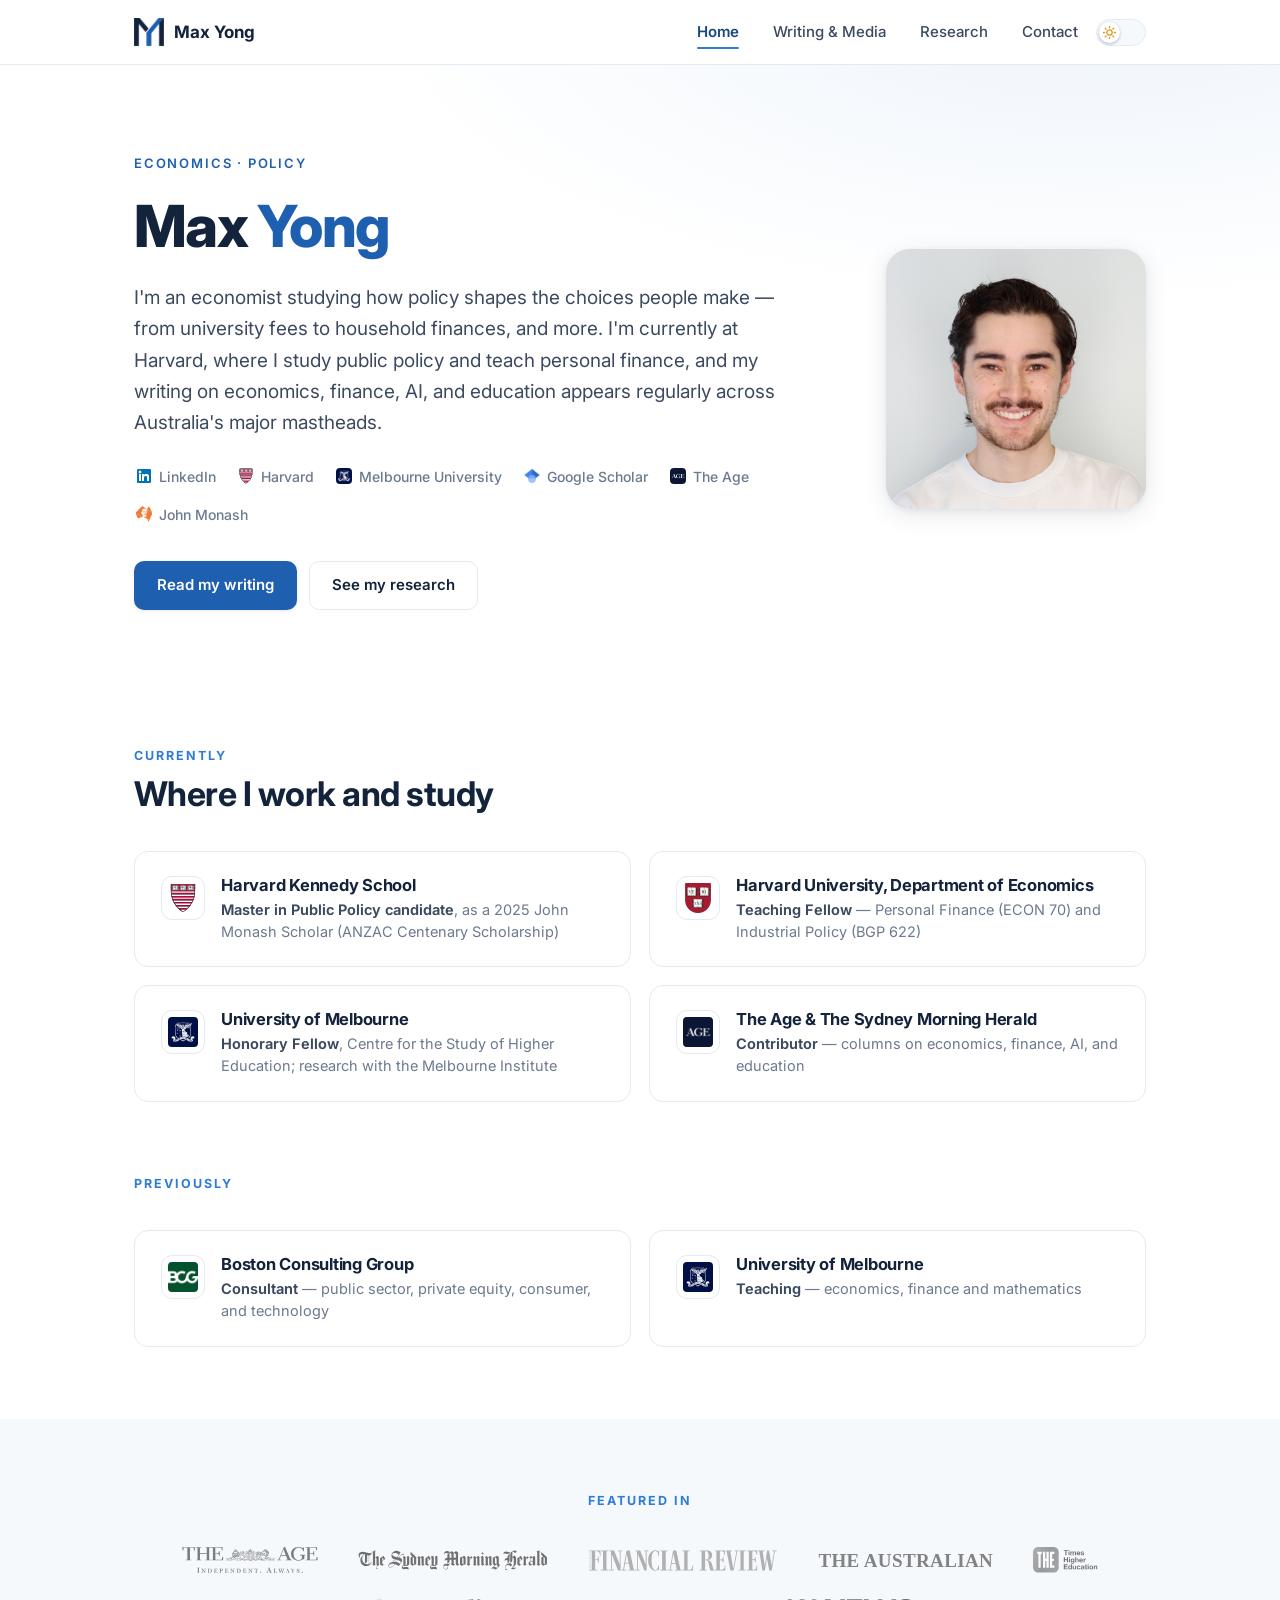
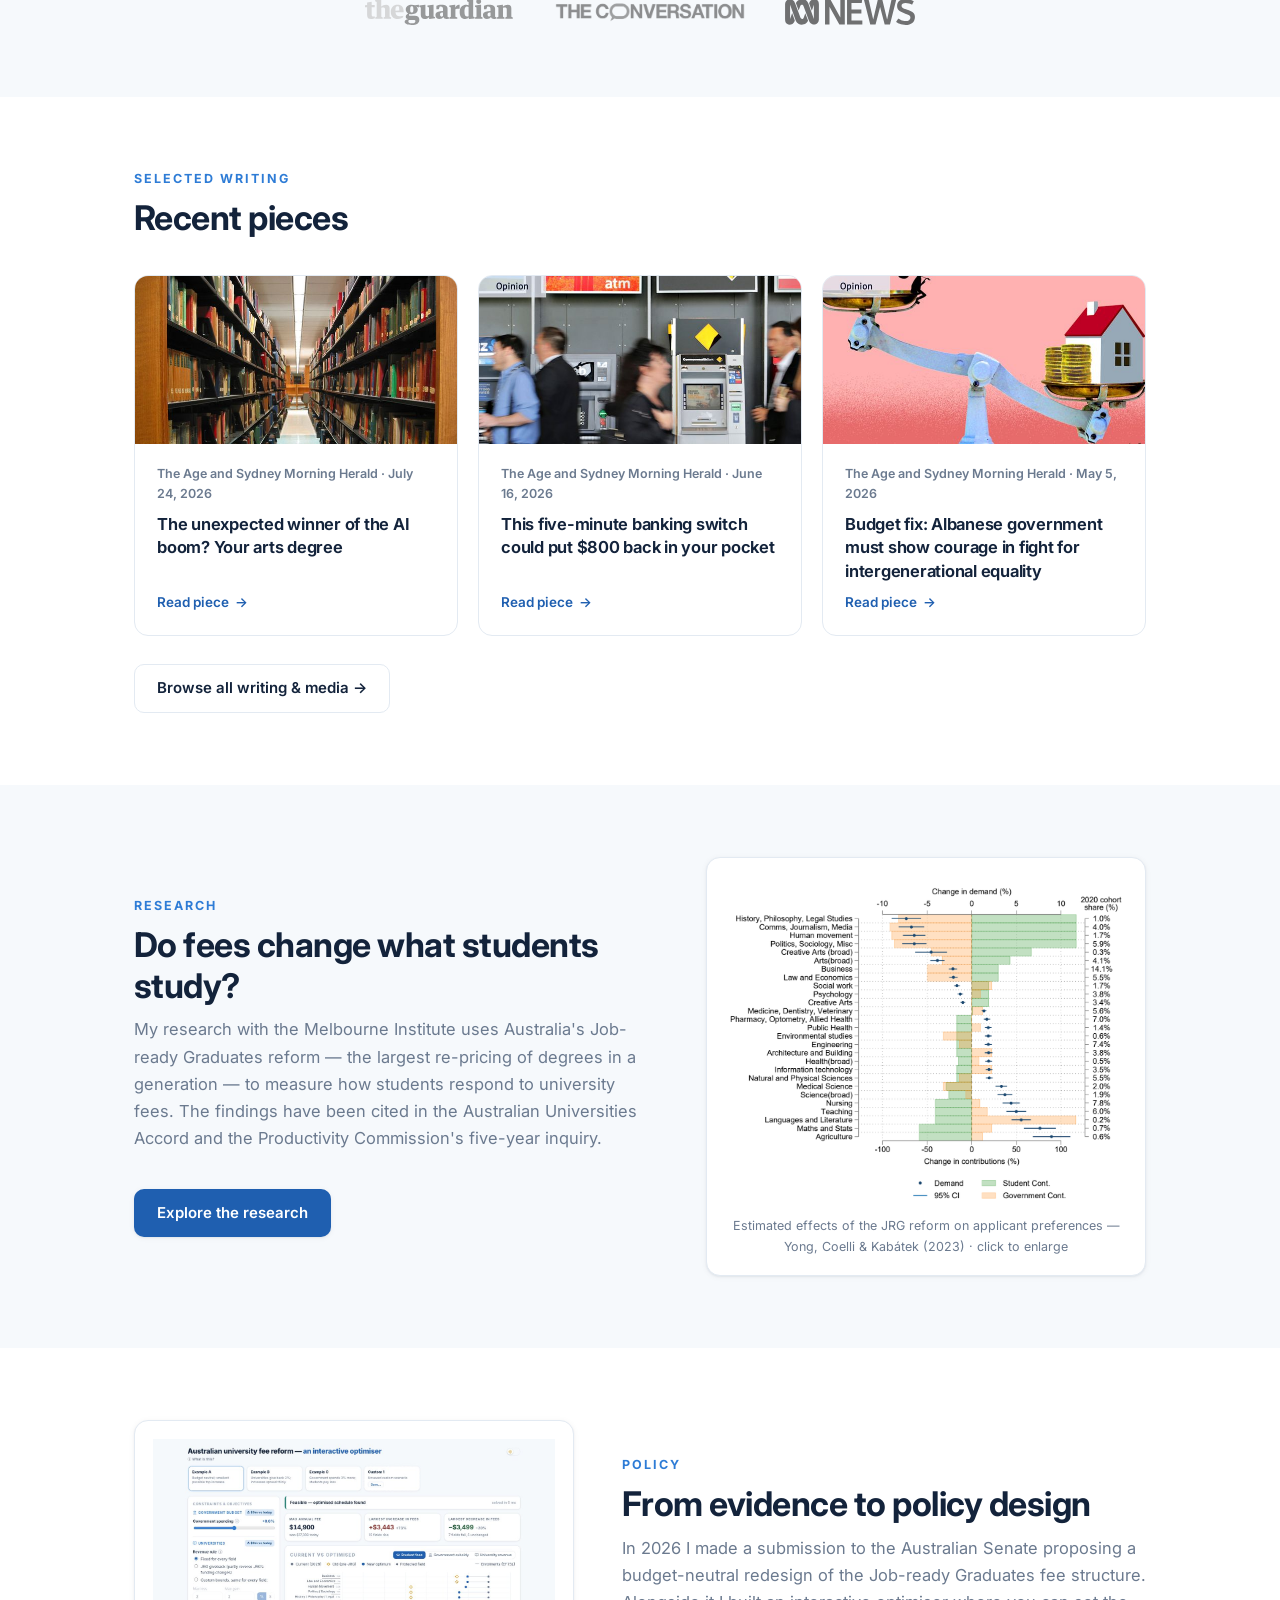
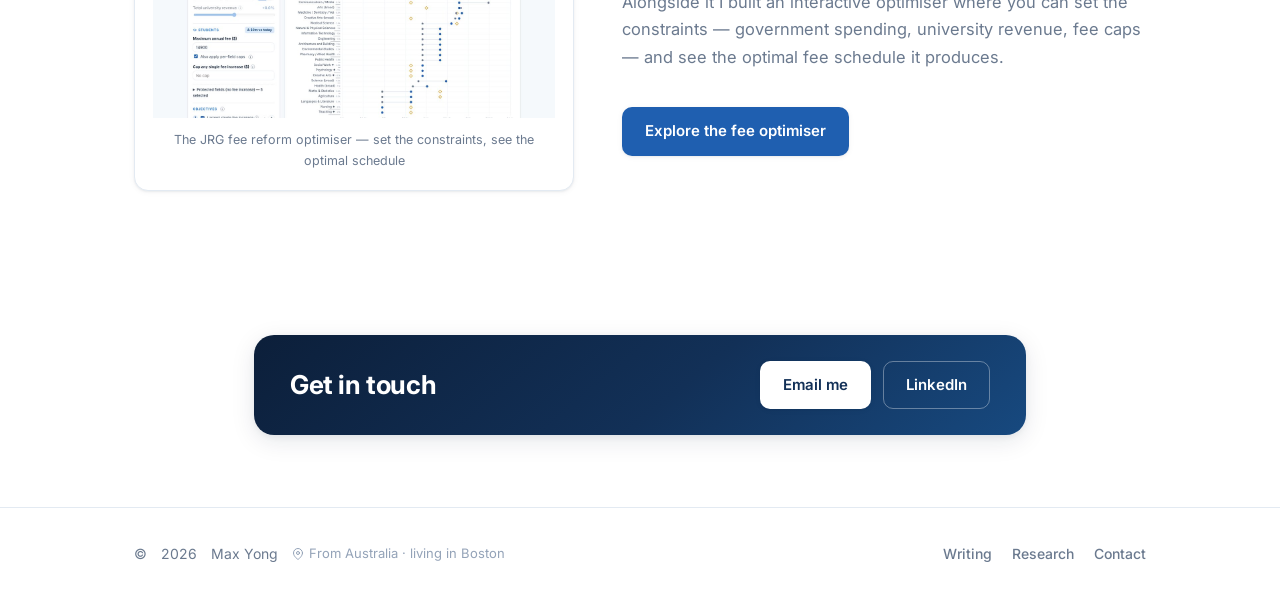
==== commit 246a96da: "Bio trims, AI topic, HKS crest centering, drop AFR quote - Remove Senate submission sentence from th" ====
--- a/index.html
+++ b/index.html
@@ -27,9 +27,9 @@
   <link rel="preconnect" href="https://fonts.gstatic.com" crossorigin>
   <link href="https://fonts.googleapis.com/css2?family=Inter:wght@400;500;600;700;800&display=swap" rel="stylesheet">
   <link rel="stylesheet" href="assets/css/style.css">
-  <link rel="icon" type="image/png" sizes="32x32" href="assets/img/favicon-32.png?v=3">
-  <link rel="icon" type="image/png" sizes="192x192" href="assets/img/favicon-192.png?v=3">
-  <link rel="apple-touch-icon" href="assets/img/apple-touch-icon.png?v=3">
+  <link rel="icon" type="image/png" sizes="32x32" href="assets/img/favicon-32.png?v=6">
+  <link rel="icon" type="image/png" sizes="192x192" href="assets/img/favicon-192.png?v=6">
+  <link rel="apple-touch-icon" href="assets/img/apple-touch-icon.png?v=6">
   <script type="application/ld+json">
   {
     "@context": "https://schema.org",
@@ -111,9 +111,8 @@
             I'm an economist studying how policy shapes the choices people make — from
             university fees to household finances, and more. I'm currently at Harvard,
             where I study public policy and teach personal finance, and my writing on
-            economics, finance, and education appears regularly across Australia's
-            major mastheads. My research underpins a 2026 submission to the
-            Australian Senate on reforming university fees.
+            economics, finance, AI, and education appears regularly across Australia's
+            major mastheads.
           </p>
           <div class="hero__links">
             <a href="https://www.linkedin.com/in/maxwell-yong/" target="_blank" rel="noopener"><img src="assets/img/logos/sq-linkedin.png" alt="">LinkedIn</a>
@@ -167,7 +166,7 @@
             <img class="role-card__logo" src="assets/img/logos/sq-theage.png" alt="">
             <div>
               <h3>The Age &amp; The Sydney Morning Herald <span class="ext">↗</span></h3>
-              <p><strong>Contributor</strong> — columns on economics, finance, and education</p>
+              <p><strong>Contributor</strong> — columns on economics, finance, AI, and education</p>
             </div>
           </a>
         </div>
--- a/assets/css/style.css
+++ b/assets/css/style.css
@@ -708,10 +708,12 @@
   text-align: center;
 }
 
-/* Mirrored split (image left on desktop, text first on mobile) */
-.research-split--flip { grid-template-columns: 440px 1fr; }
-.research-split--flip > :first-child { order: 2; }
-.research-split--flip > :last-child { order: 1; }
+/* Mirrored split (image left on desktop only; stacked mobile keeps text first) */
+@media (min-width: 901px) {
+  .research-split--flip { grid-template-columns: 440px 1fr; }
+  .research-split--flip > :first-child { order: 2; }
+  .research-split--flip > :last-child { order: 1; }
+}
 
 /* Click-to-enlarge figure */
 figure.research-figure[data-lightbox] { cursor: zoom-in; }
@@ -986,7 +988,6 @@
   .featured-grid { grid-template-columns: 1fr; }
   .roles { grid-template-columns: 1fr; }
   .research-split { grid-template-columns: 1fr; gap: 32px; }
-  .research-split--flip > * { order: initial; }
 }
 
 @media (max-width: 700px) {
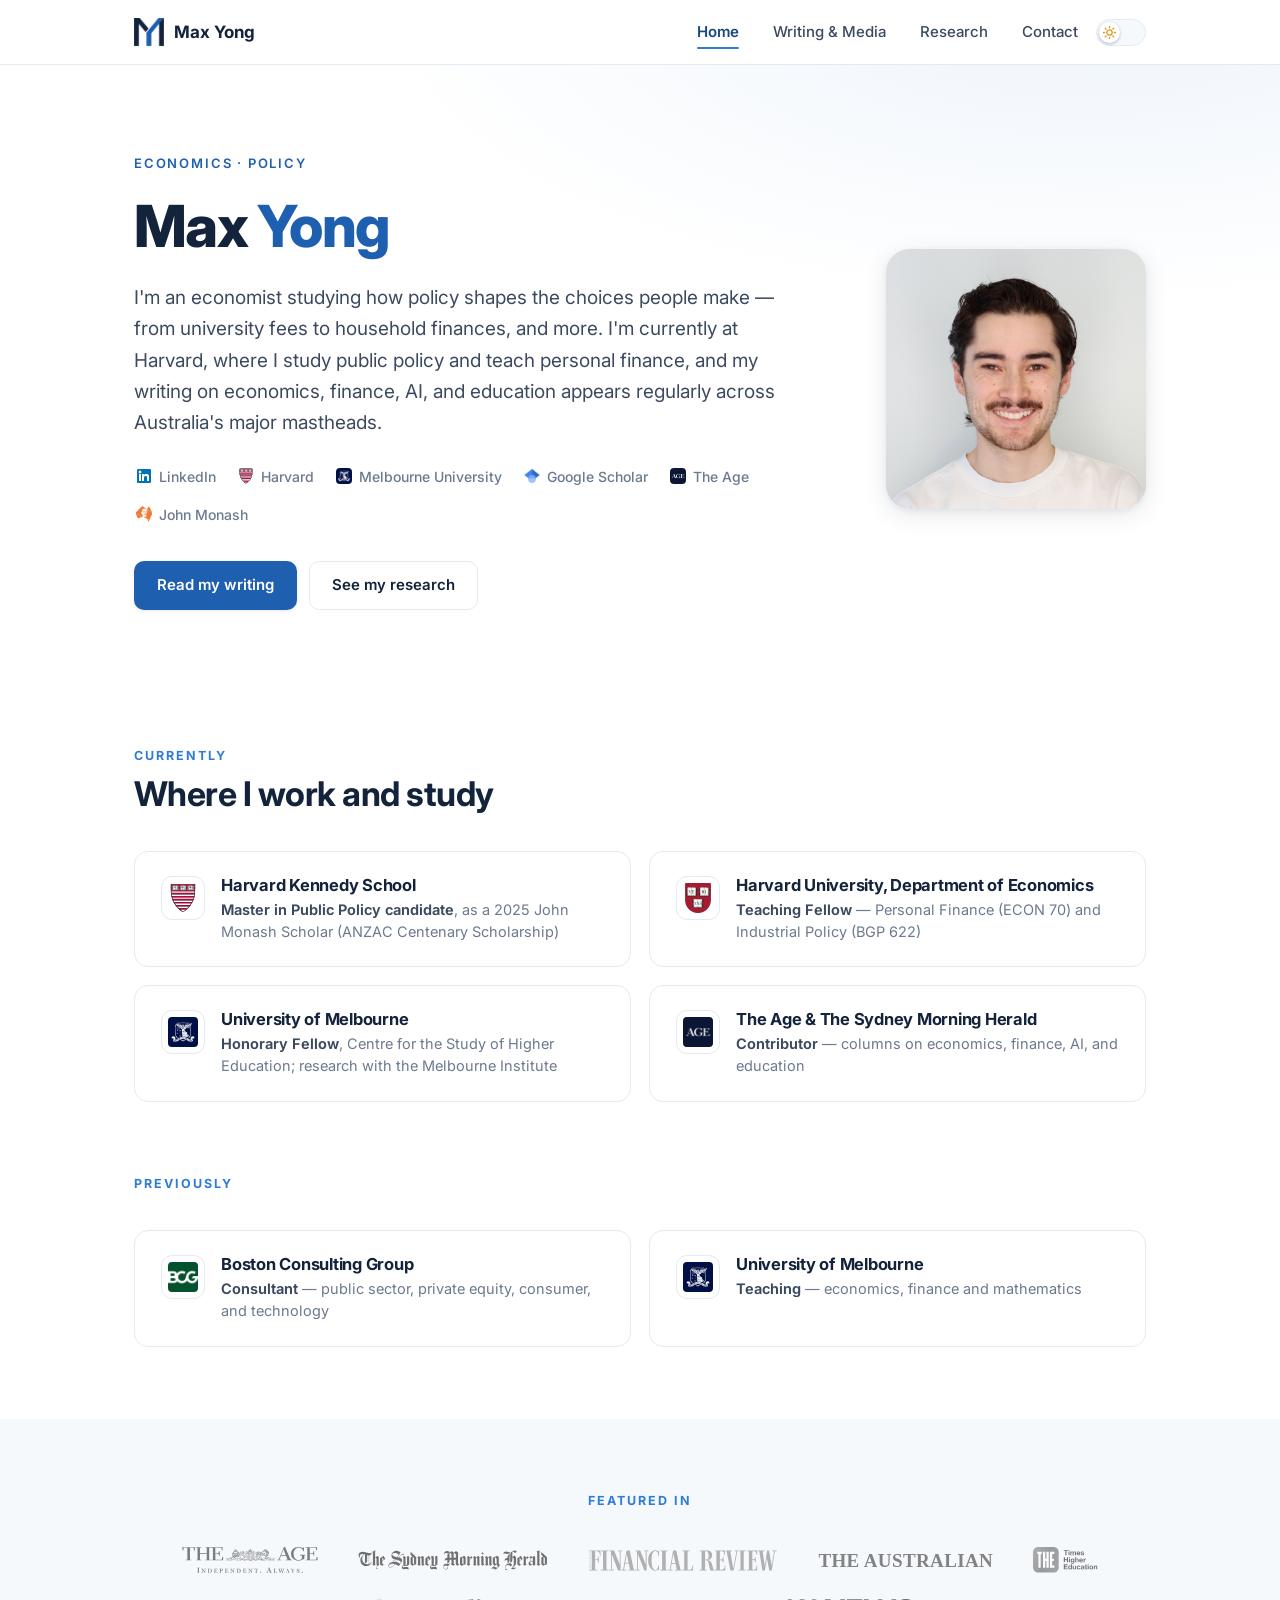
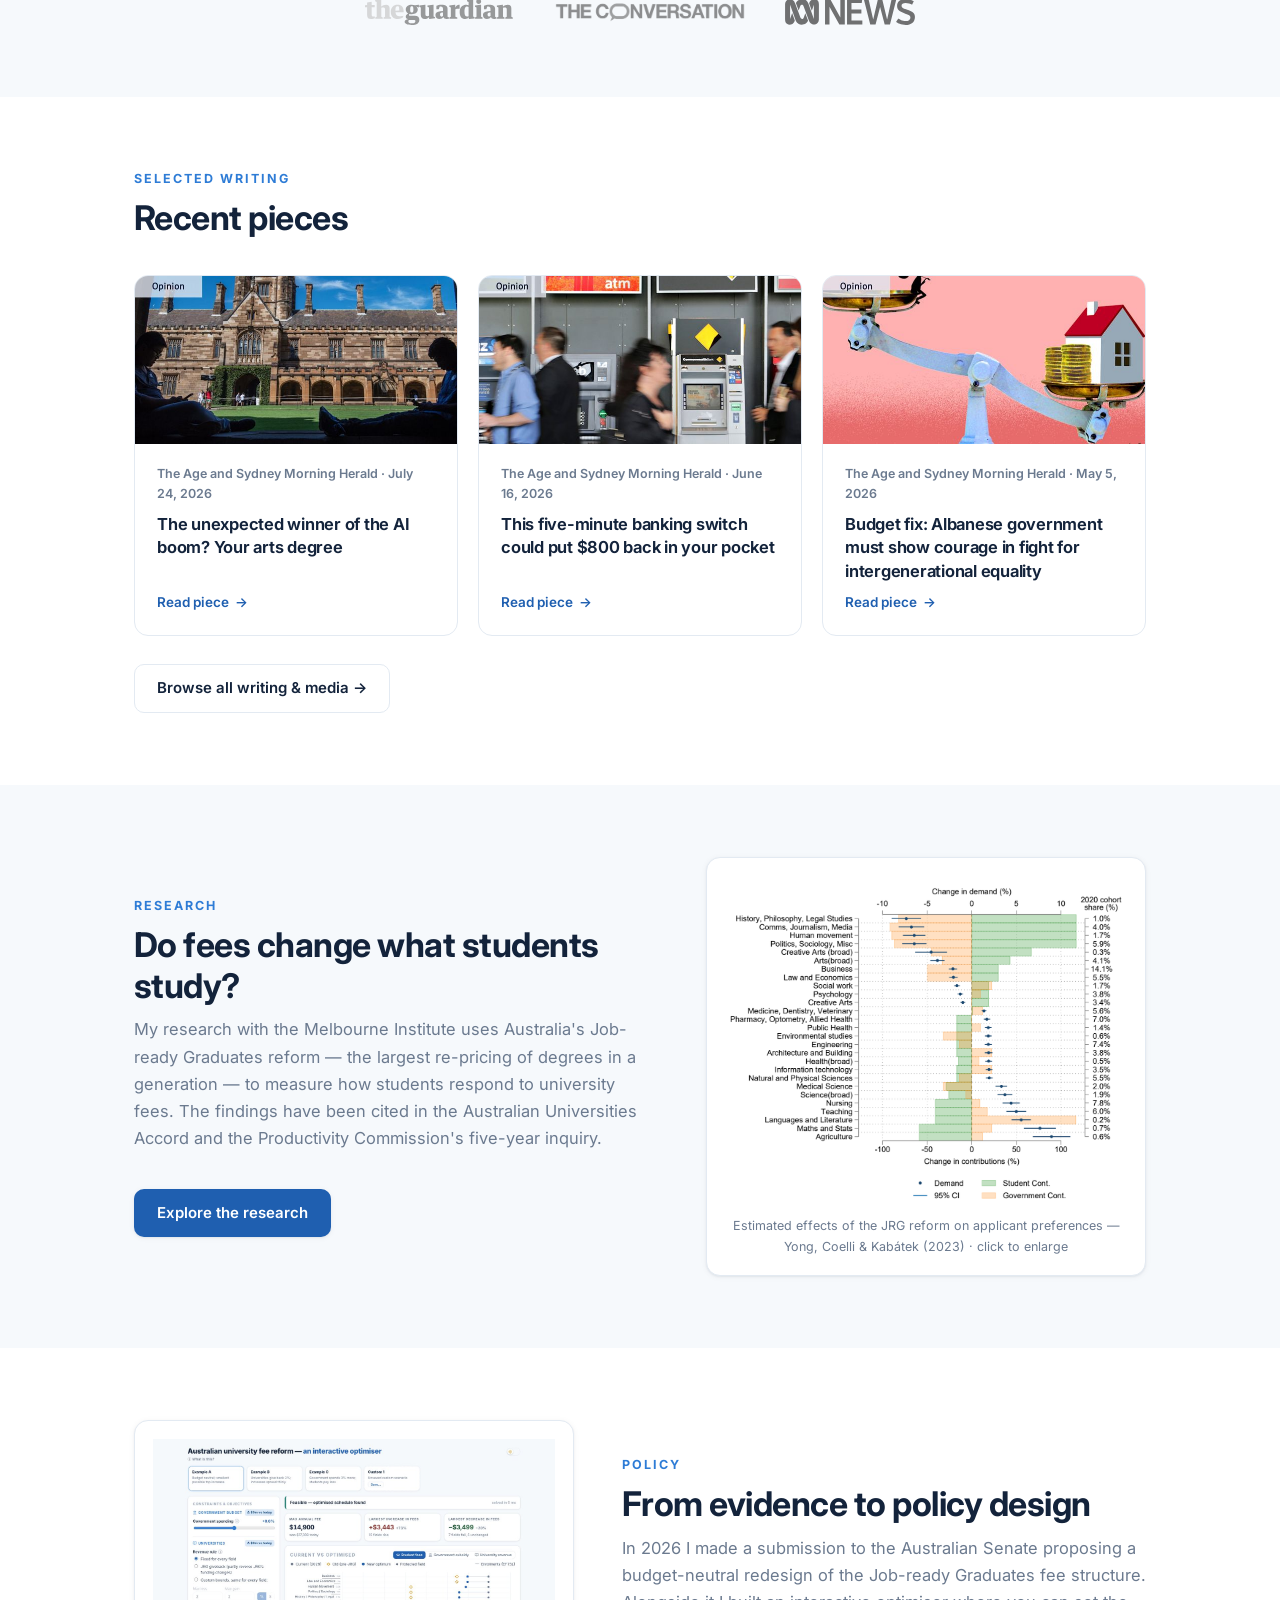
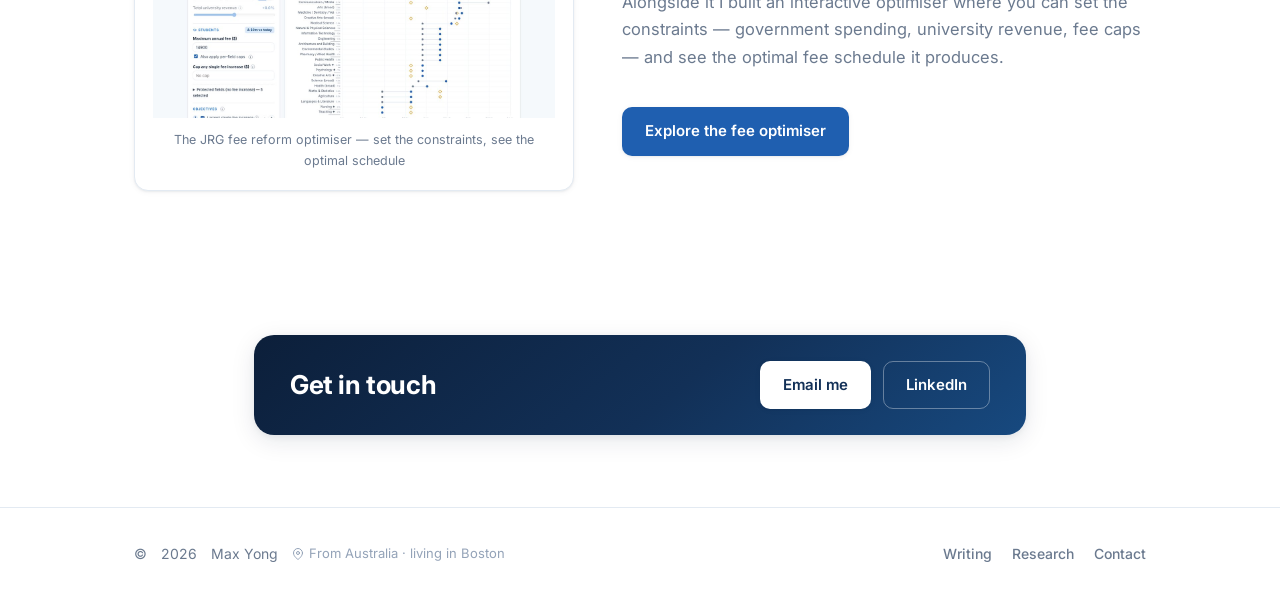
==== commit 2121552d: "AEO: llms.txt and Person description for answer engines" ====
--- a/index.html
+++ b/index.html
@@ -55,6 +55,7 @@
       "height": 720
     },
     "jobTitle": "Economist and policy researcher",
+    "description": "Australian economist and policy researcher at Harvard Kennedy School. His research on Australia's university fee reforms has been cited by the Australian Universities Accord and the Productivity Commission; he writes on economics, finance, AI, and education for The Age and The Sydney Morning Herald.",
     "email": "mailto:maxyong@hks.harvard.edu",
     "affiliation": [
       { "@type": "CollegeOrUniversity", "name": "Harvard Kennedy School" },
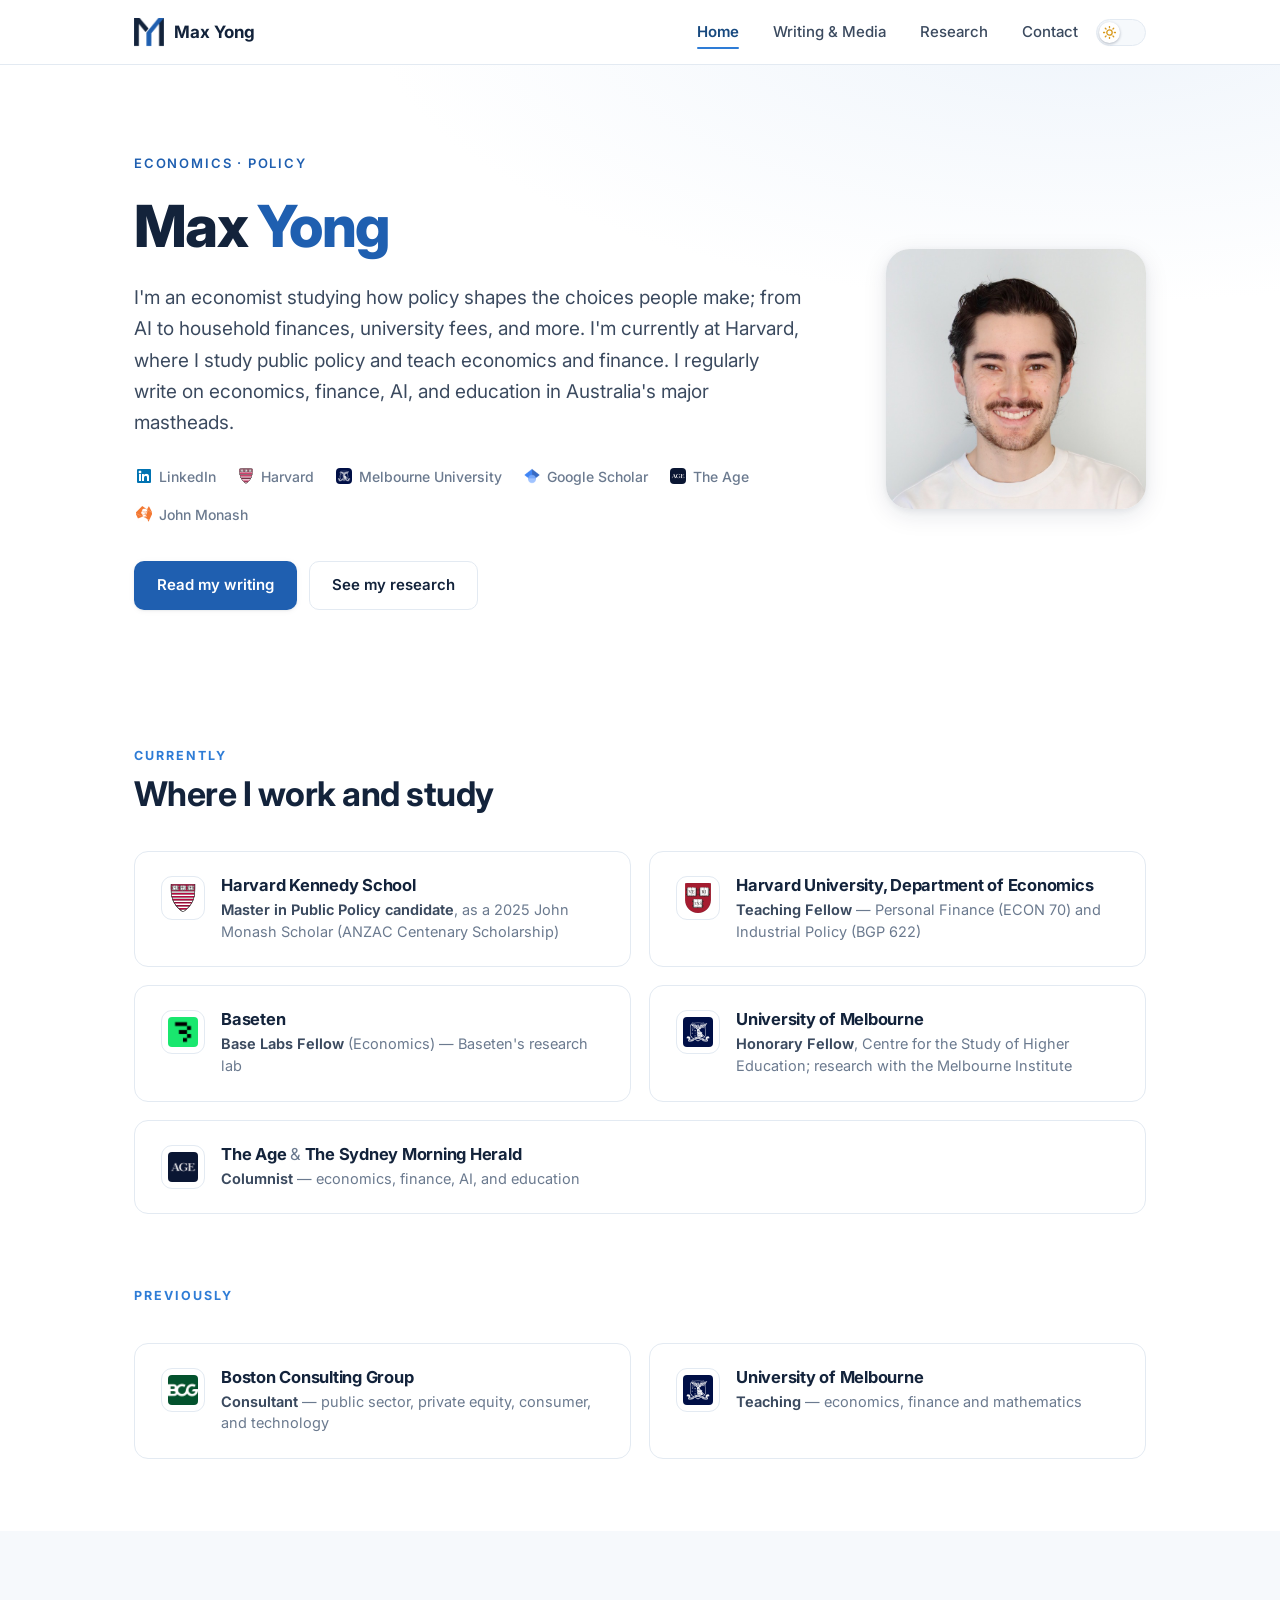
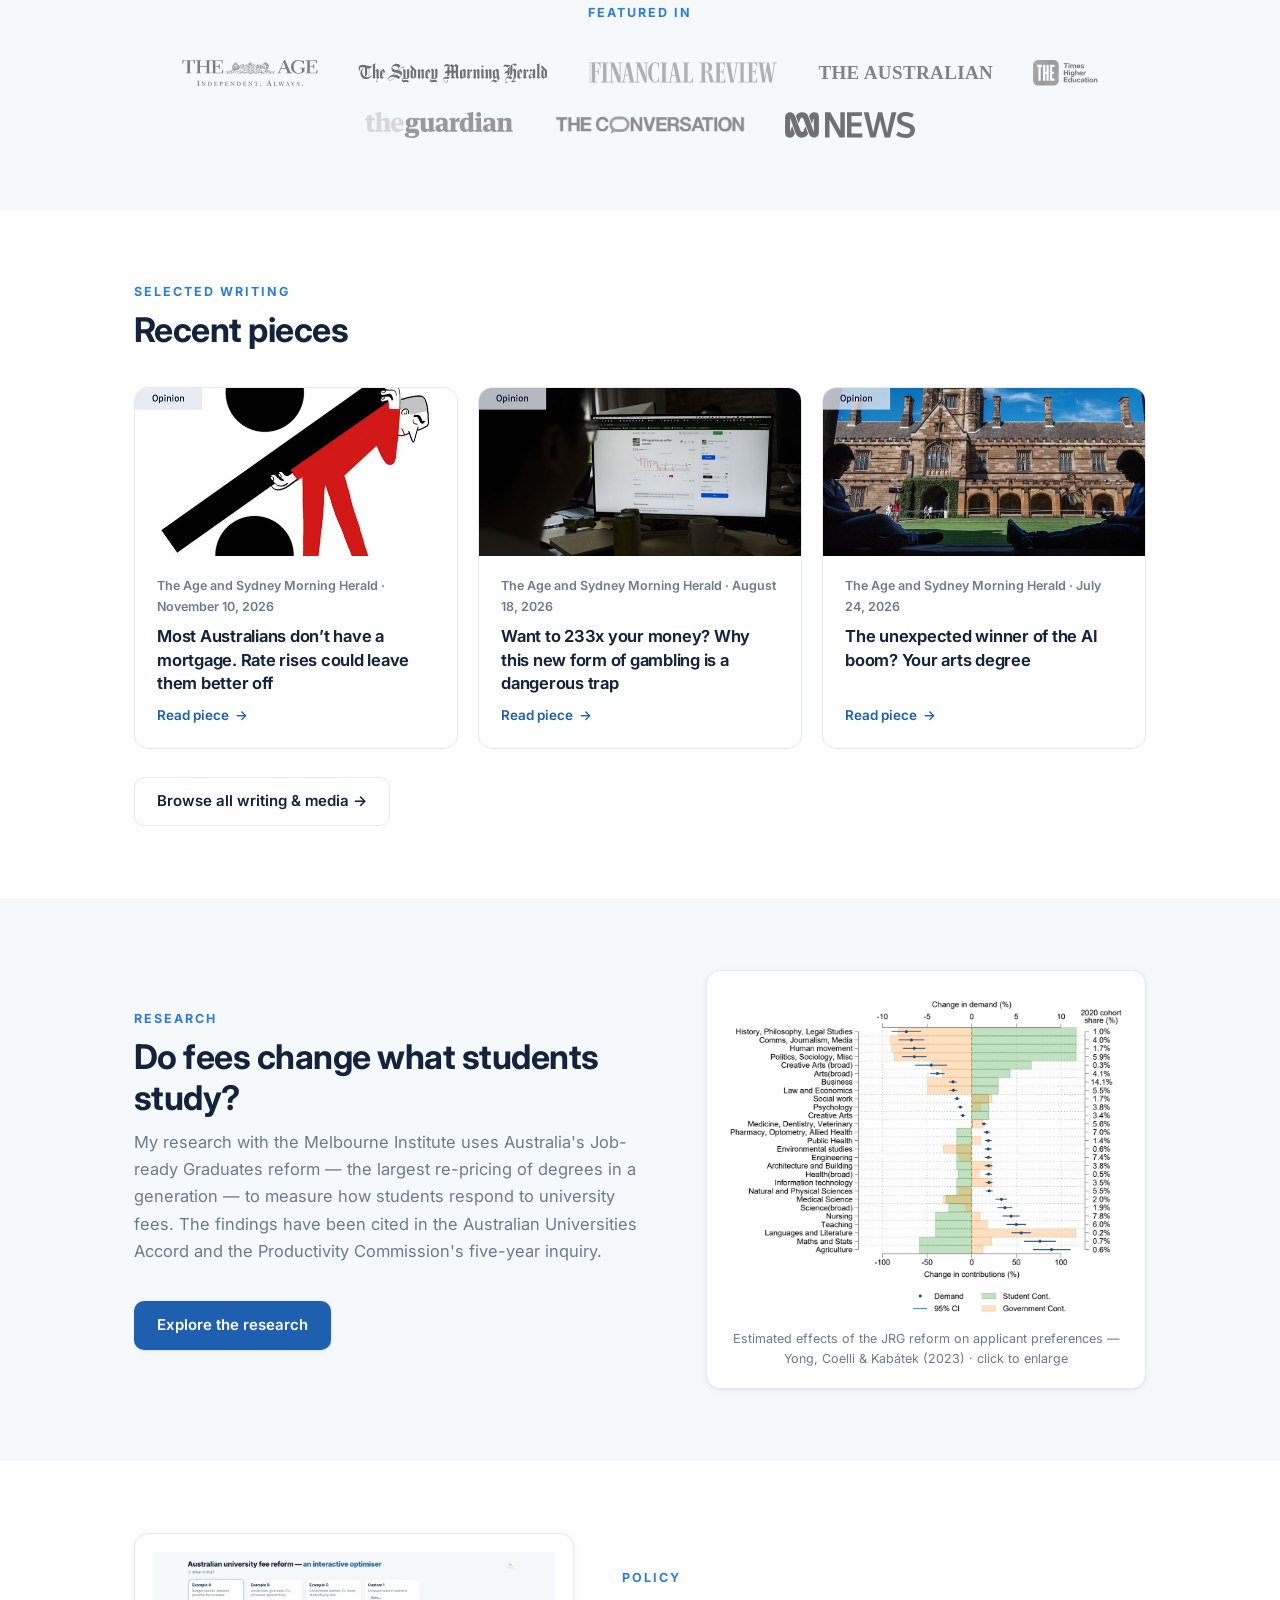
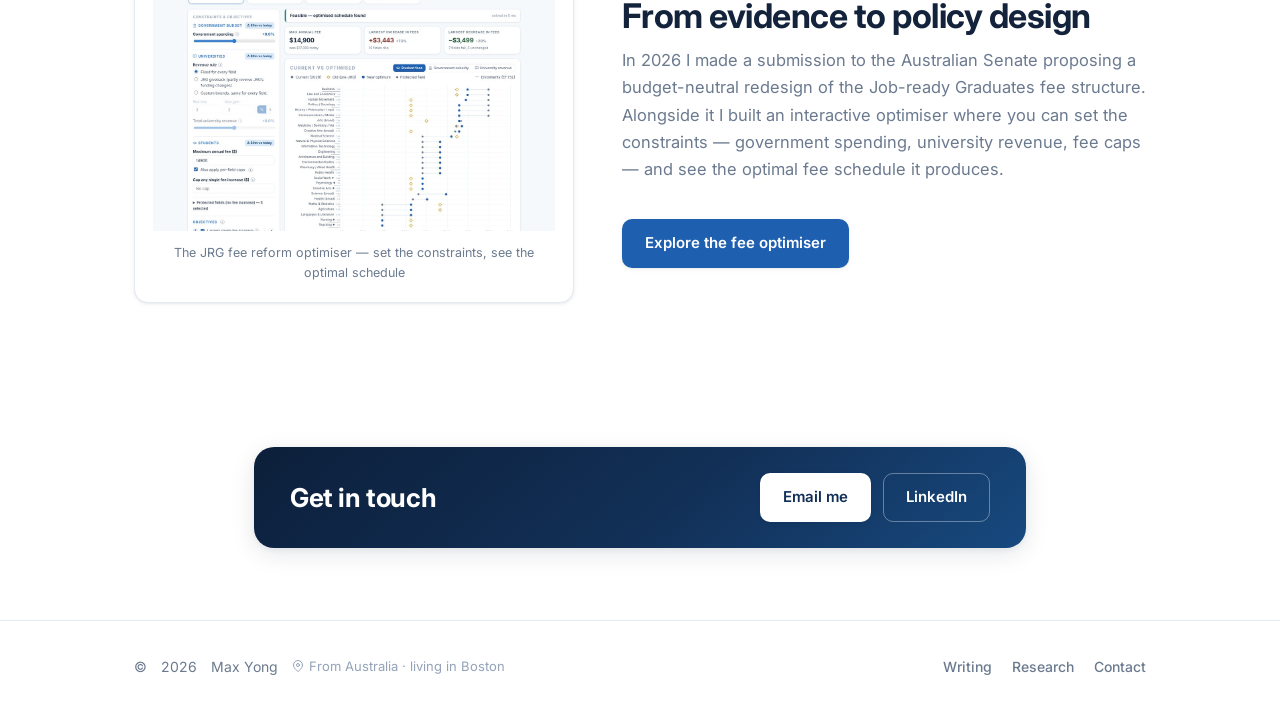
==== commit b6d4041e: "New bio, Baseten fellowship, two new Age columns - Bio rewritten (AI-first framing; teaching economi" ====
--- a/index.html
+++ b/index.html
@@ -109,11 +109,10 @@
           <span class="hero__kicker">Economics · Policy</span>
           <h1>Max <span class="accent">Yong</span></h1>
           <p class="hero__lede">
-            I'm an economist studying how policy shapes the choices people make — from
-            university fees to household finances, and more. I'm currently at Harvard,
-            where I study public policy and teach personal finance, and my writing on
-            economics, finance, AI, and education appears regularly across Australia's
-            major mastheads.
+            I'm an economist studying how policy shapes the choices people make; from
+            AI to household finances, university fees, and more. I'm currently at Harvard,
+            where I study public policy and teach economics and finance. I regularly write
+            on economics, finance, AI, and education in Australia's major mastheads.
           </p>
           <div class="hero__links">
             <a href="https://www.linkedin.com/in/maxwell-yong/" target="_blank" rel="noopener"><img src="assets/img/logos/sq-linkedin.png" alt="">LinkedIn</a>
@@ -156,6 +155,13 @@
               <p><strong>Teaching Fellow</strong> — Personal Finance (ECON 70) and Industrial Policy (BGP 622)</p>
             </div>
           </a>
+          <a class="role-card reveal" href="https://www.baseten.co/research" target="_blank" rel="noopener">
+            <img class="role-card__logo" src="assets/img/logos/sq-baseten.png" alt="">
+            <div>
+              <h3>Baseten <span class="ext">↗</span></h3>
+              <p><strong>Base Labs Fellow</strong> (Economics) — Baseten's research lab</p>
+            </div>
+          </a>
           <a class="role-card reveal" href="https://melbourne-cshe.unimelb.edu.au/" target="_blank" rel="noopener">
             <img class="role-card__logo" src="assets/img/logos/sq-unimelb.png" alt="">
             <div>
@@ -166,8 +172,8 @@
           <a class="role-card reveal" href="https://www.theage.com.au/by/max-yong-p538ob" target="_blank" rel="noopener">
             <img class="role-card__logo" src="assets/img/logos/sq-theage.png" alt="">
             <div>
-              <h3>The Age &amp; The Sydney Morning Herald <span class="ext">↗</span></h3>
-              <p><strong>Contributor</strong> — columns on economics, finance, AI, and education</p>
+              <h3>The Age <span class="amp">&amp;</span> The Sydney Morning Herald <span class="ext">↗</span></h3>
+              <p><strong>Columnist</strong> — economics, finance, AI, and education</p>
             </div>
           </a>
         </div>
--- a/assets/css/style.css
+++ b/assets/css/style.css
@@ -393,6 +393,13 @@
 .role-card p { font-size: 14.5px; color: var(--muted); line-height: 1.5; }
 
 .role-card p strong { color: var(--body); font-weight: 650; }
+
+/* An odd-numbered last card spans the row so it is never left orphaned
+   beside an empty cell — self-maintaining as roles are added or removed. */
+.roles > .role-card:last-child:nth-child(odd) { grid-column: 1 / -1; }
+
+/* Two mastheads, not one: the ampersand sits lighter than the names. */
+.role-card h3 .amp { font-weight: 400; color: var(--muted); }
 
 /* Featured-in logo strip */
 
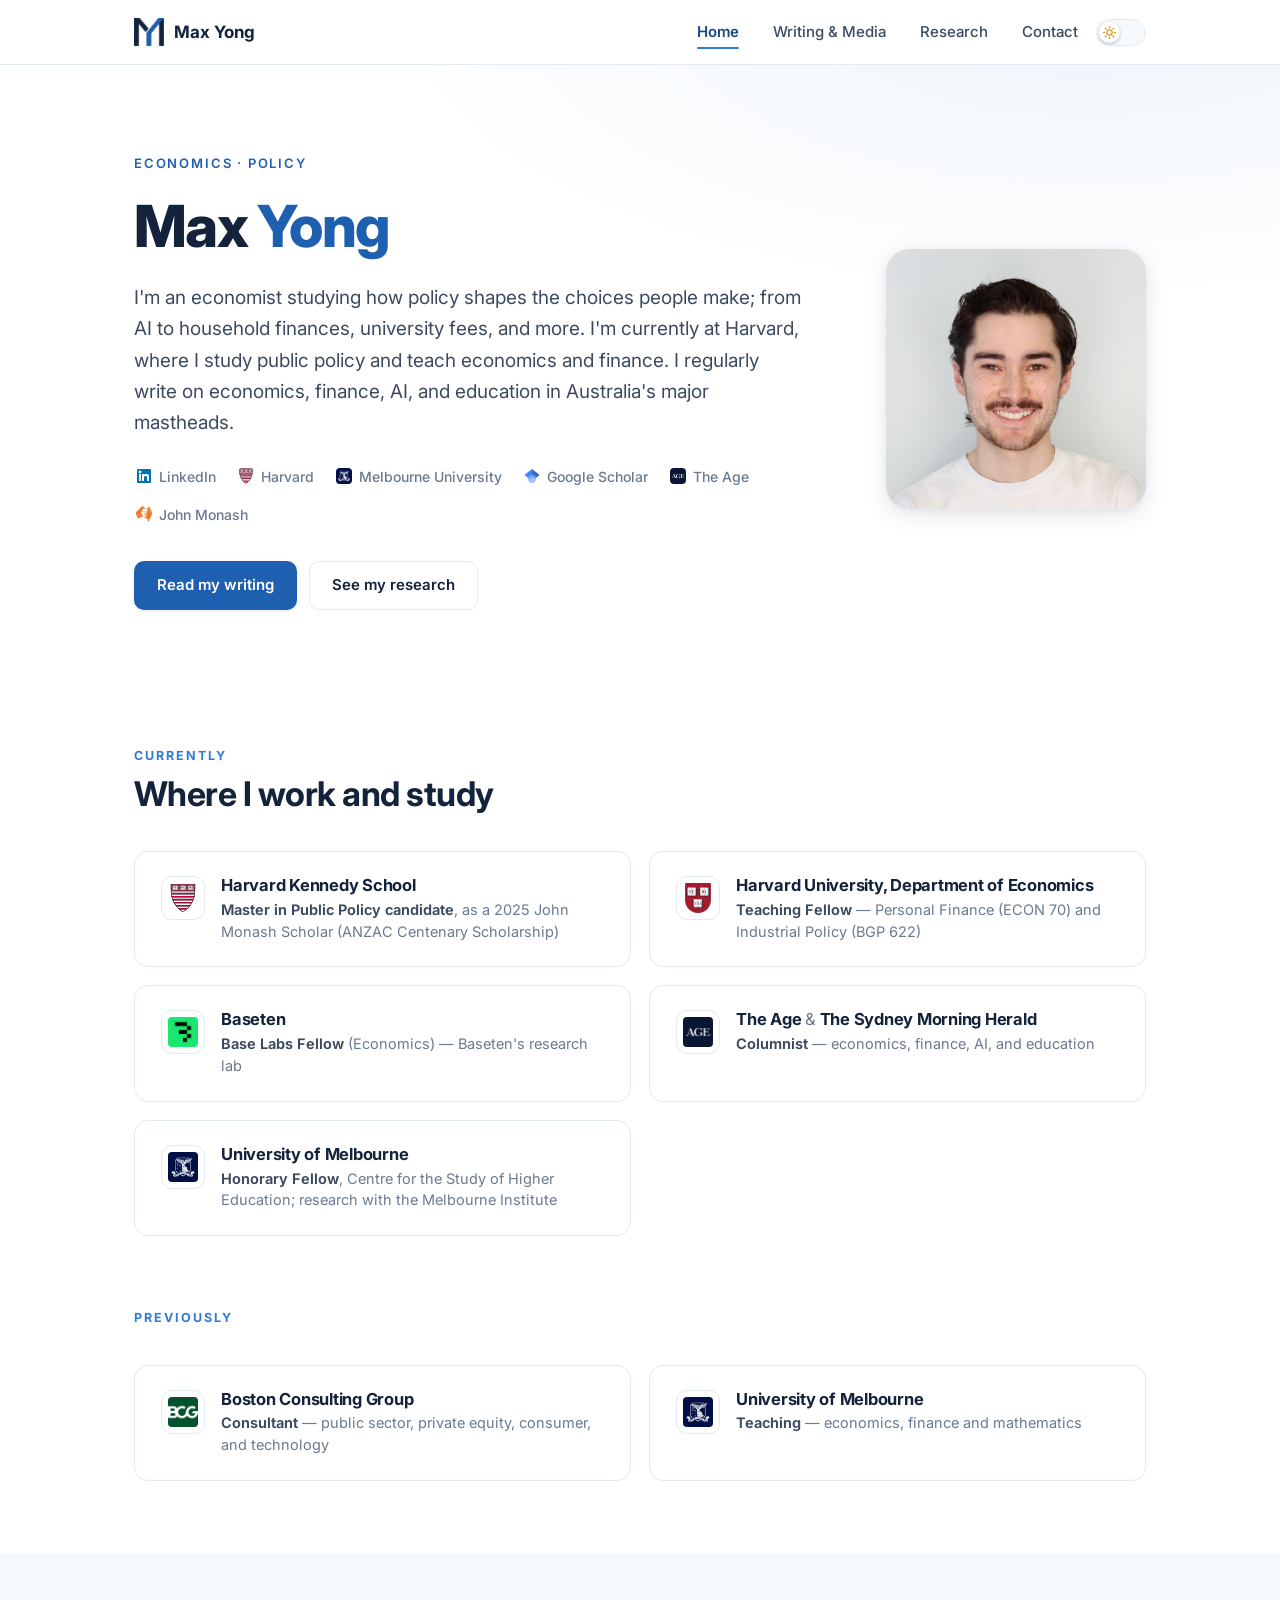
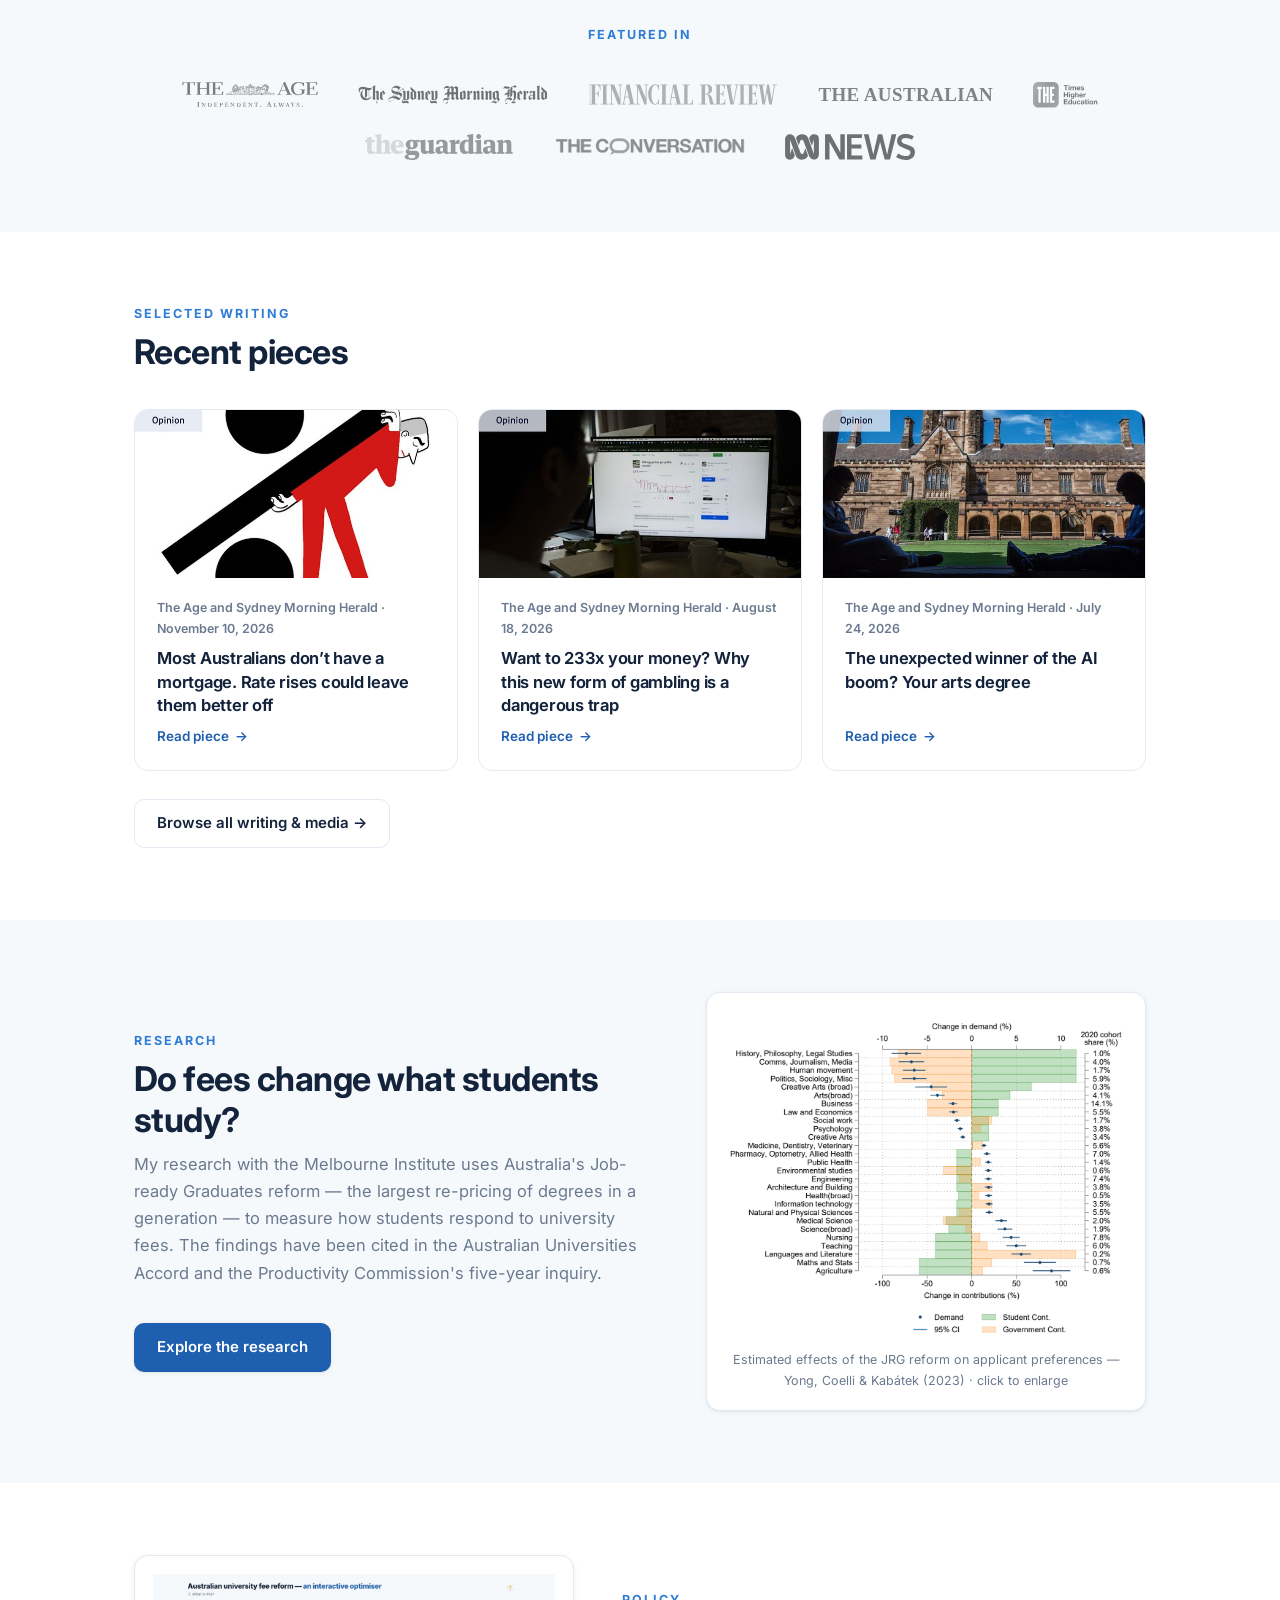
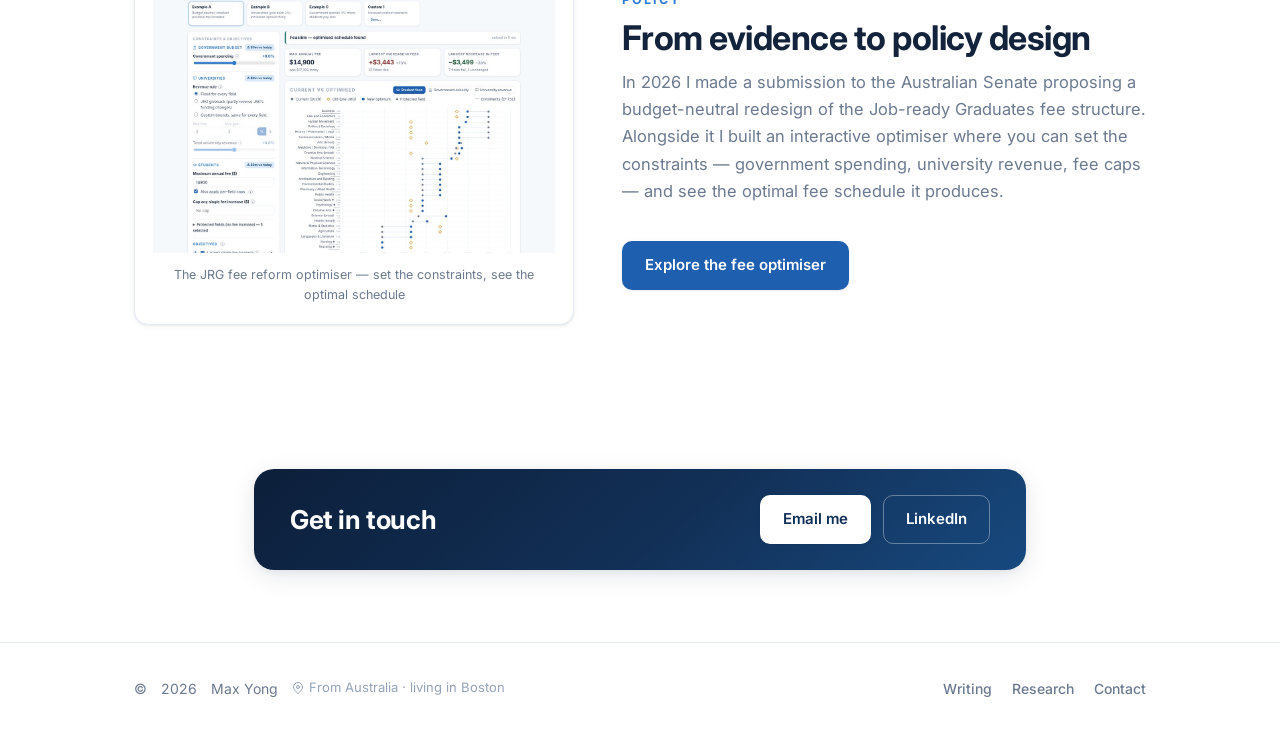
==== commit 6f45016b: "Equal-width role cards; swap The Age and Melbourne Drop the full-row span on an odd last card — all " ====
--- a/index.html
+++ b/index.html
@@ -162,18 +162,18 @@
               <p><strong>Base Labs Fellow</strong> (Economics) — Baseten's research lab</p>
             </div>
           </a>
+          <a class="role-card reveal" href="https://www.theage.com.au/by/max-yong-p538ob" target="_blank" rel="noopener">
+            <img class="role-card__logo" src="assets/img/logos/sq-theage.png" alt="">
+            <div>
+              <h3>The Age <span class="amp">&amp;</span> The Sydney Morning Herald <span class="ext">↗</span></h3>
+              <p><strong>Columnist</strong> — economics, finance, AI, and education</p>
+            </div>
+          </a>
           <a class="role-card reveal" href="https://melbourne-cshe.unimelb.edu.au/" target="_blank" rel="noopener">
             <img class="role-card__logo" src="assets/img/logos/sq-unimelb.png" alt="">
             <div>
               <h3>University of Melbourne <span class="ext">↗</span></h3>
               <p><strong>Honorary Fellow</strong>, Centre for the Study of Higher Education; research with the Melbourne Institute</p>
-            </div>
-          </a>
-          <a class="role-card reveal" href="https://www.theage.com.au/by/max-yong-p538ob" target="_blank" rel="noopener">
-            <img class="role-card__logo" src="assets/img/logos/sq-theage.png" alt="">
-            <div>
-              <h3>The Age <span class="amp">&amp;</span> The Sydney Morning Herald <span class="ext">↗</span></h3>
-              <p><strong>Columnist</strong> — economics, finance, AI, and education</p>
             </div>
           </a>
         </div>
--- a/assets/css/style.css
+++ b/assets/css/style.css
@@ -393,10 +393,6 @@
 .role-card p { font-size: 14.5px; color: var(--muted); line-height: 1.5; }
 
 .role-card p strong { color: var(--body); font-weight: 650; }
-
-/* An odd-numbered last card spans the row so it is never left orphaned
-   beside an empty cell — self-maintaining as roles are added or removed. */
-.roles > .role-card:last-child:nth-child(odd) { grid-column: 1 / -1; }
 
 /* Two mastheads, not one: the ampersand sits lighter than the names. */
 .role-card h3 .amp { font-weight: 400; color: var(--muted); }
